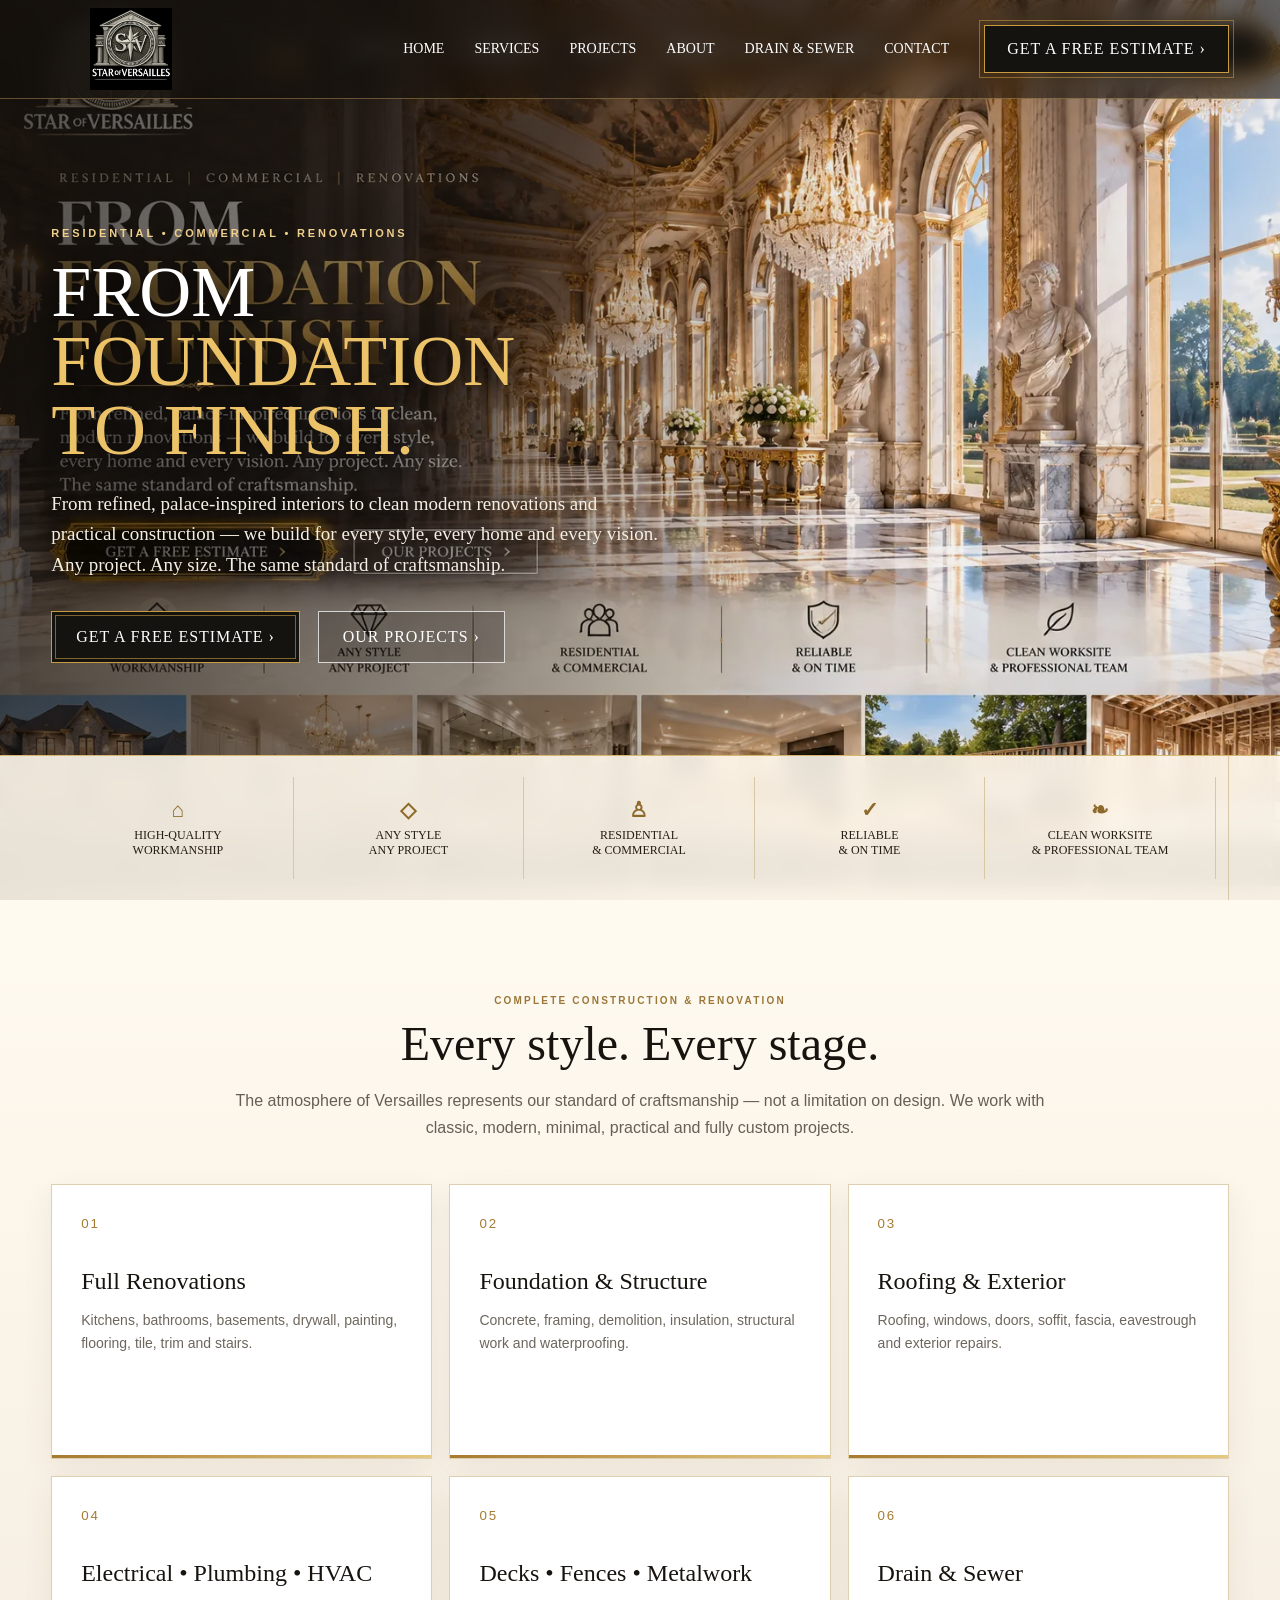
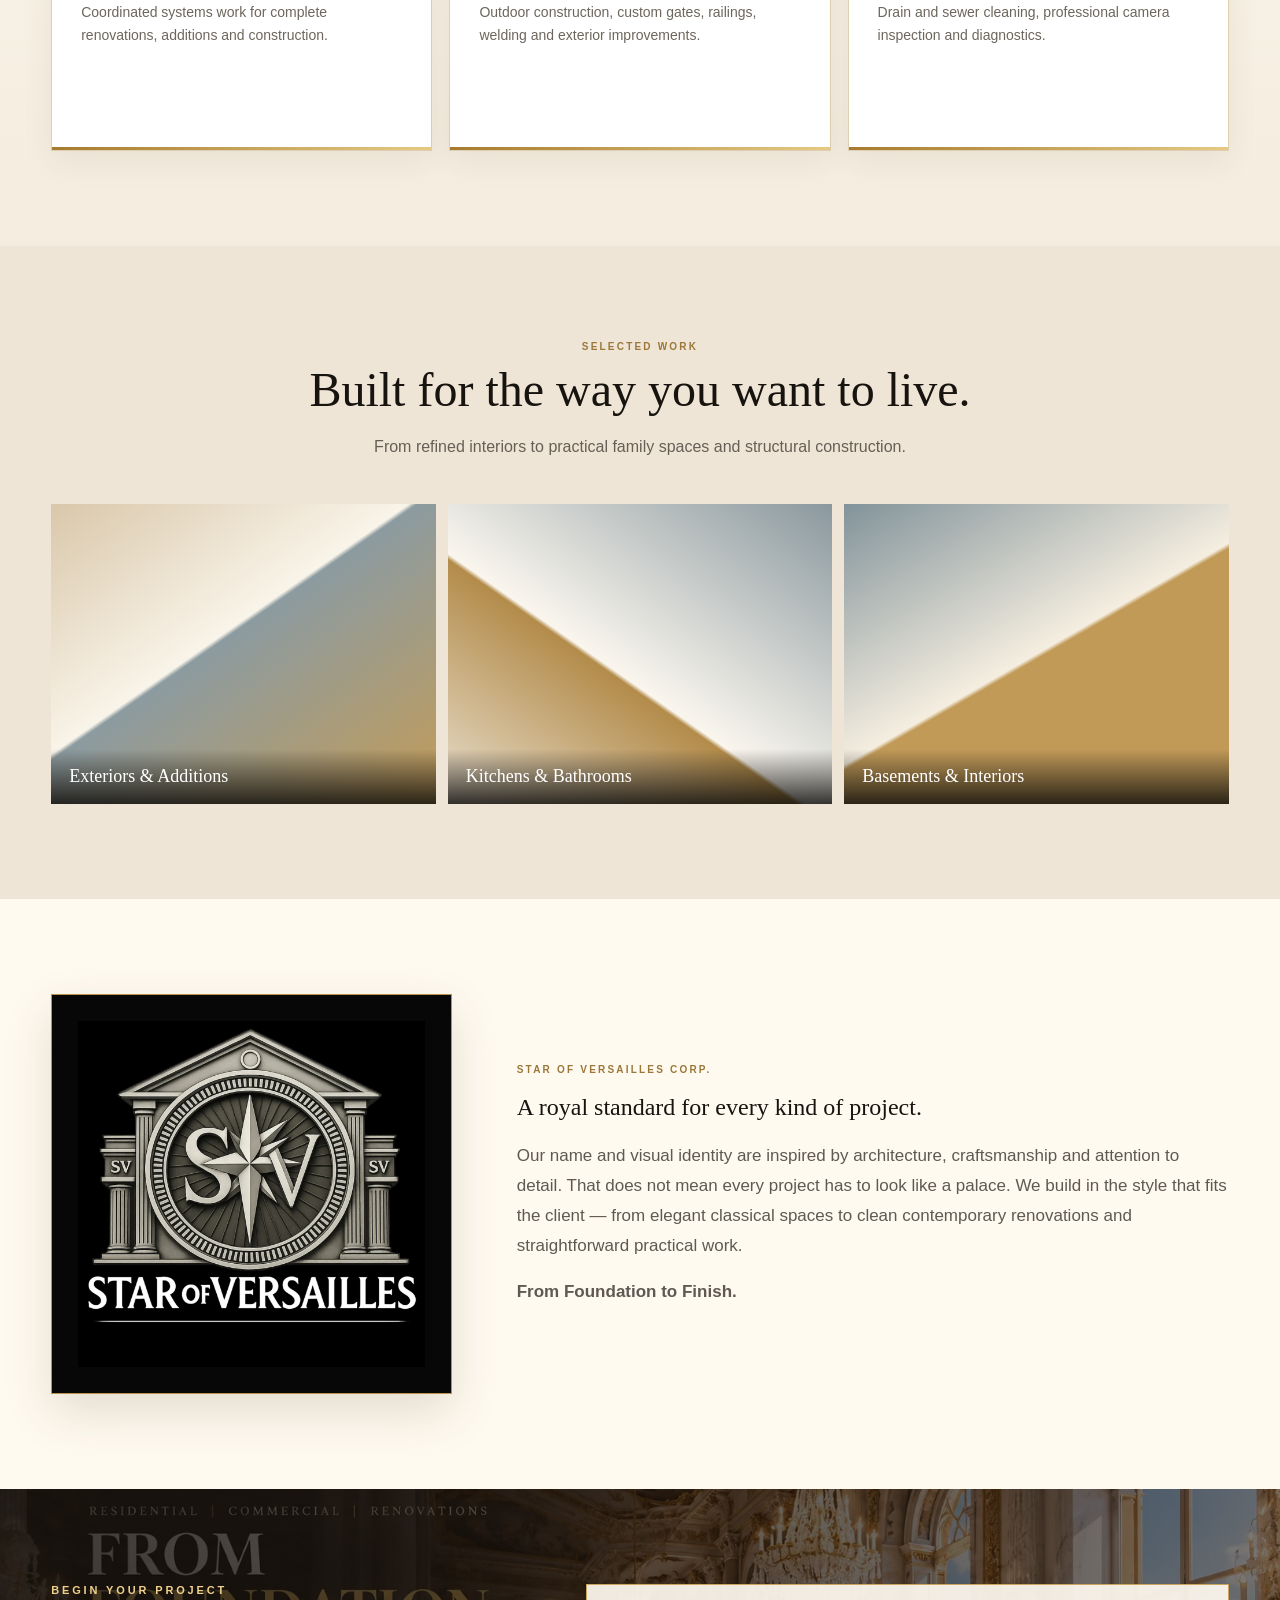
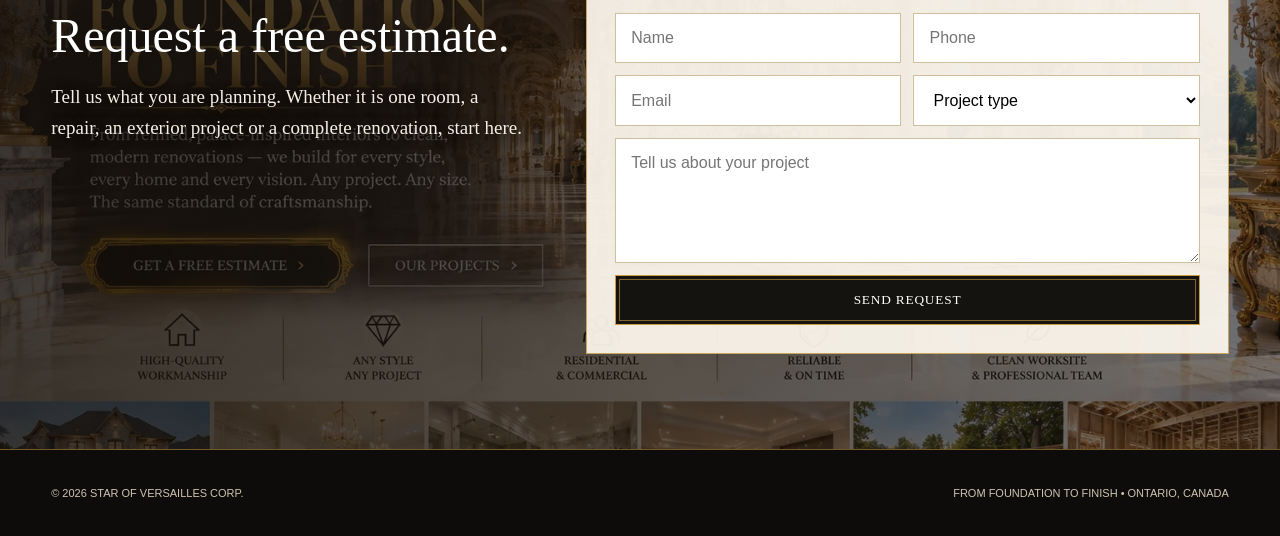
==== index.html @ 73ce7540 "Add homepage entry point" ====
<!doctype html><html lang="en"><head><meta charset="utf-8"><meta http-equiv="refresh" content="0; url=index%289%29.html"><title>Star of Versailles</title><script>location.replace('index(9).html')</script></head><body><a href="index(9).html">Open Star of Versailles</a></body></html>
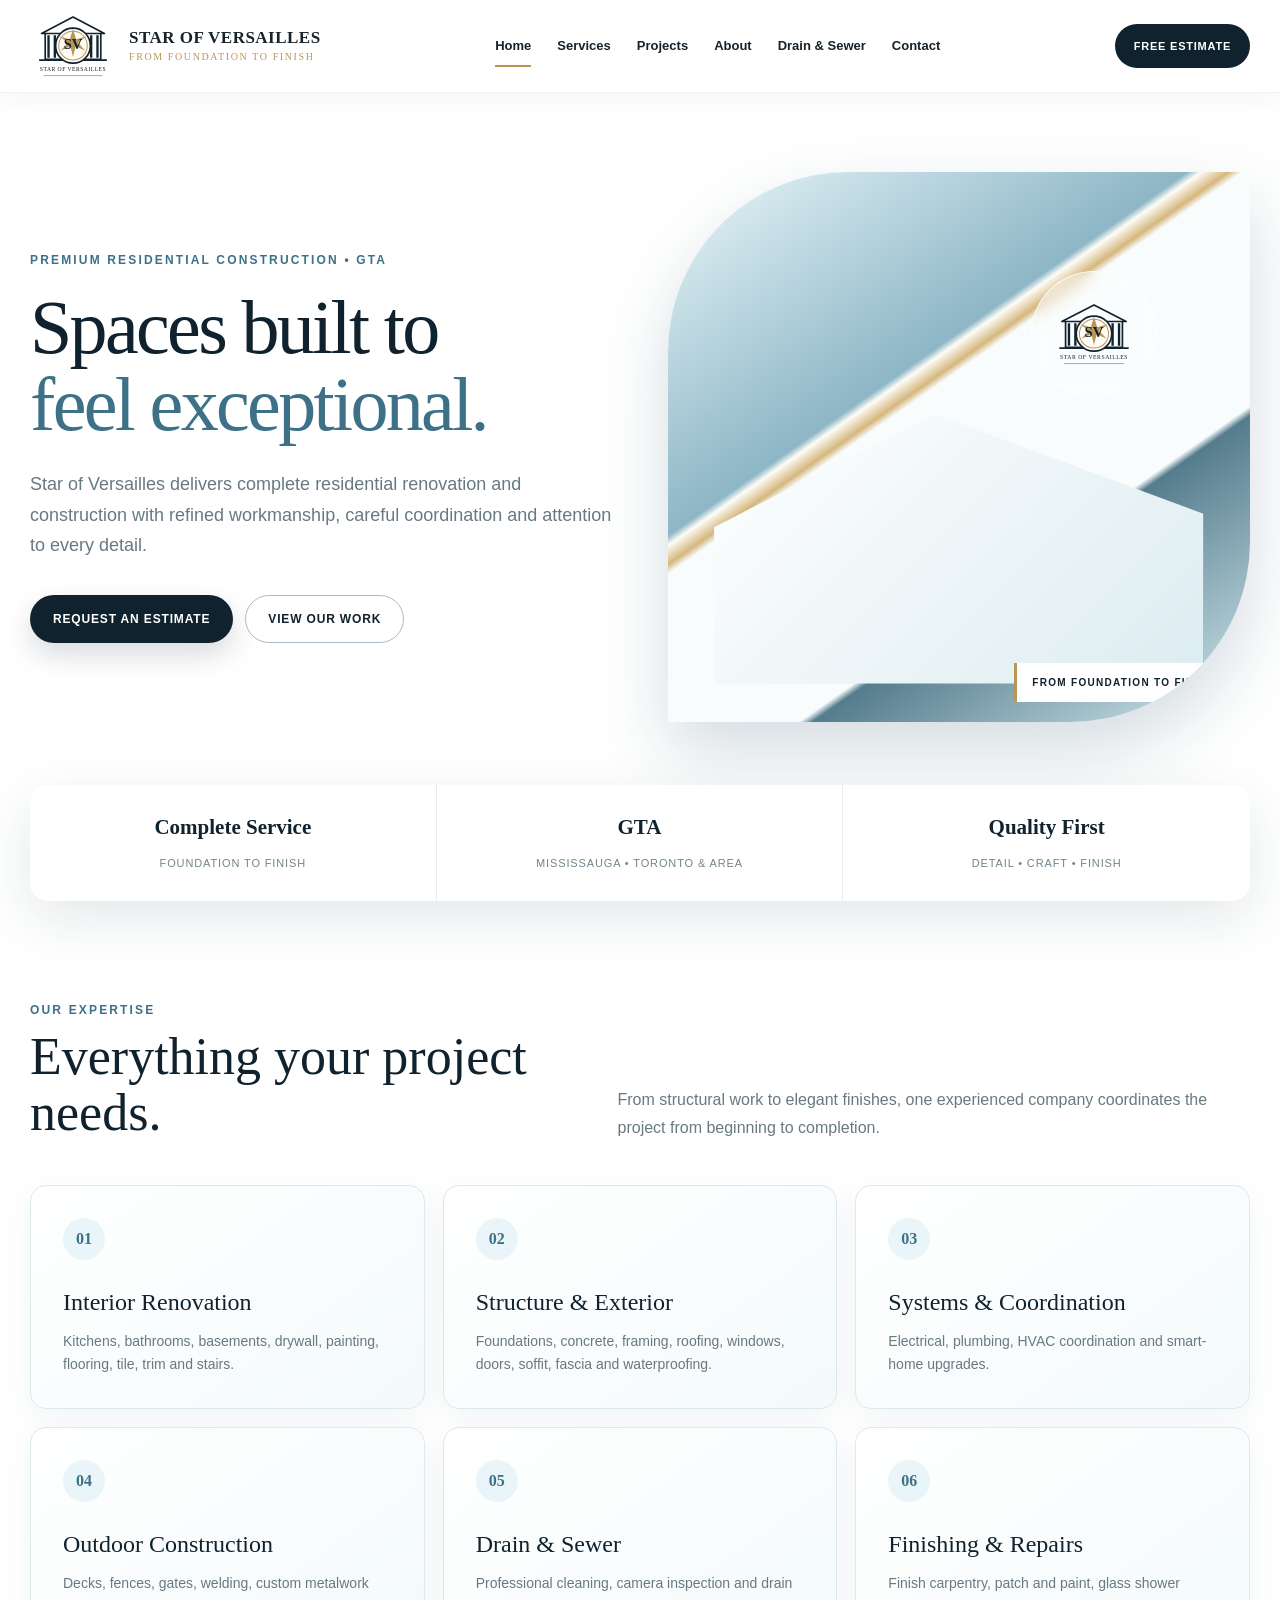
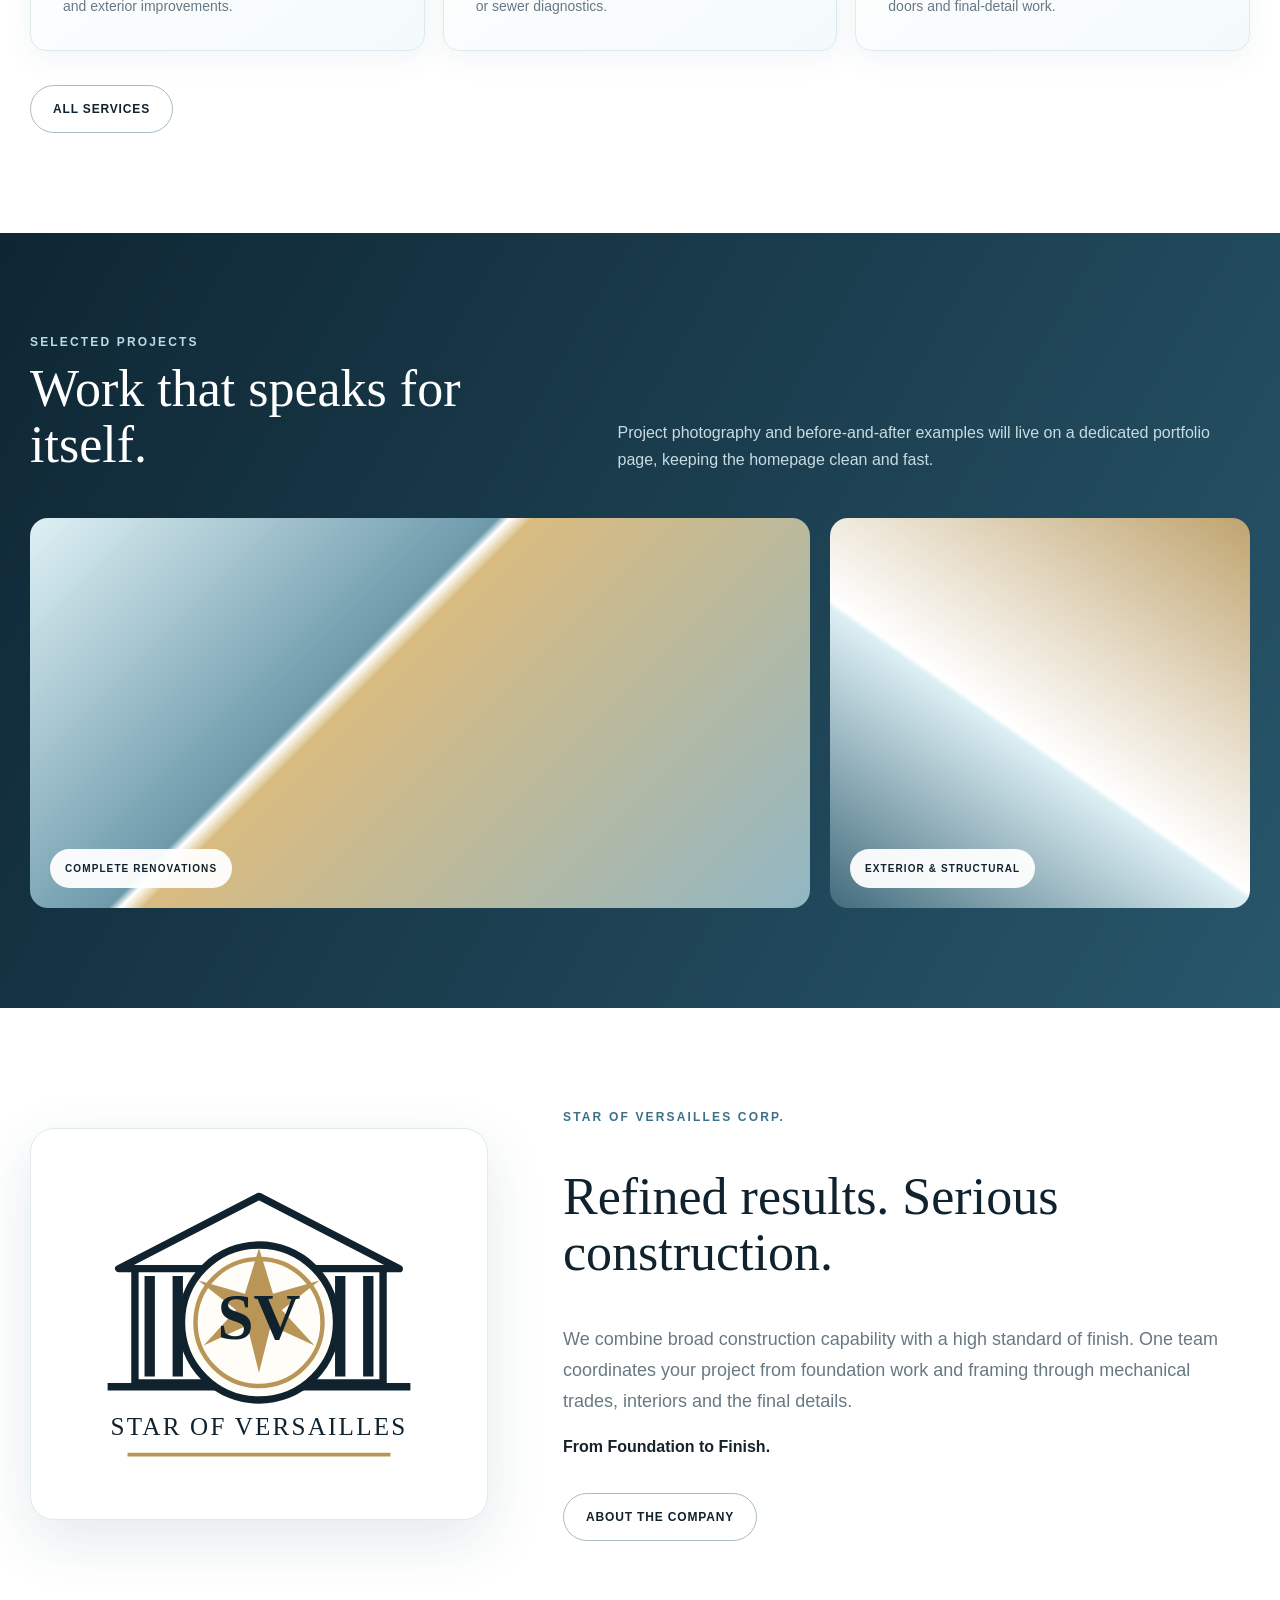
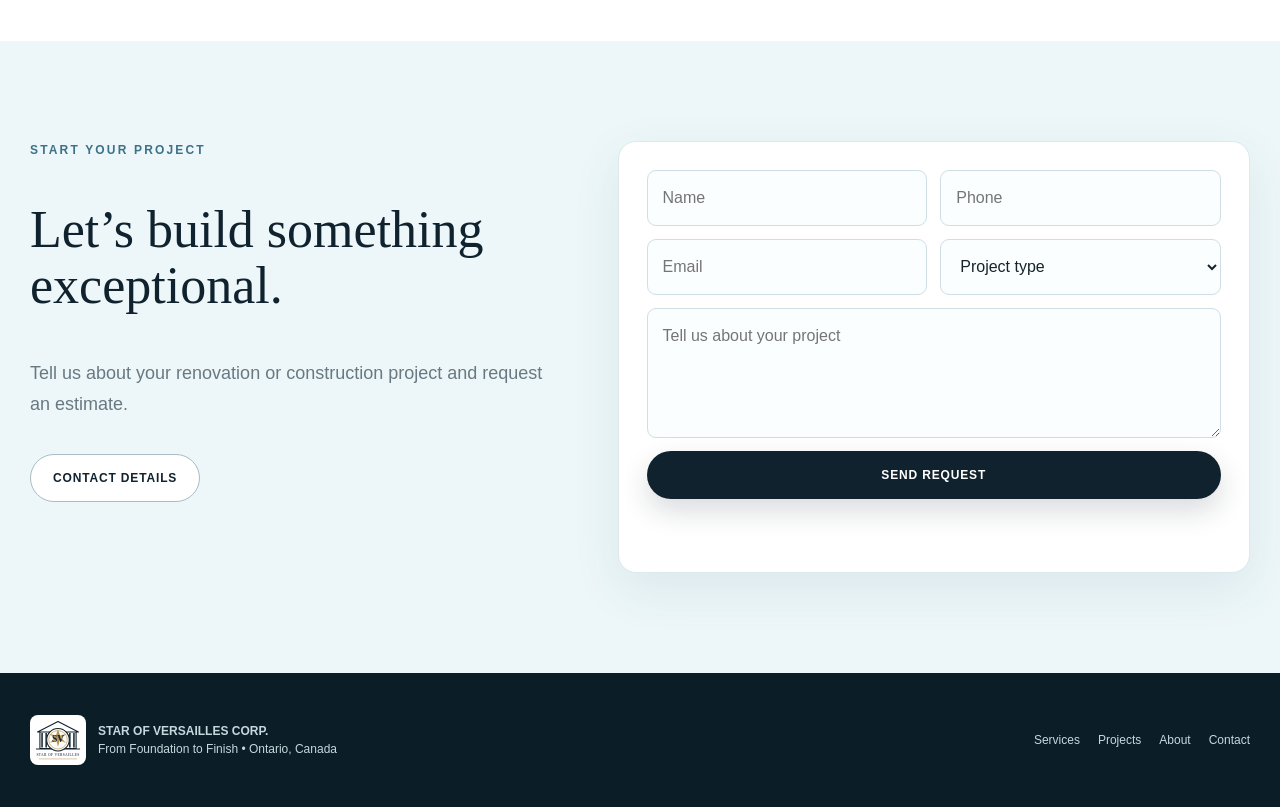
==== commit a31816c7: "Replace monolithic homepage with modular Elegant Light homepage" ====
--- a/index.html
+++ b/index.html
@@ -1 +1,28 @@
-<!doctype html><html lang="en"><head><meta charset="utf-8"><meta http-equiv="refresh" content="0; url=index%289%29.html"><title>Star of Versailles</title><script>location.replace('index(9).html')</script></head><body><a href="index(9).html">Open Star of Versailles</a></body></html>+<!doctype html>
+<html lang="en-CA"><head>
+<meta charset="utf-8">
+<meta name="viewport" content="width=device-width,initial-scale=1">
+<meta name="robots" content="noindex,nofollow,noarchive,nosnippet">
+<meta name="theme-color" content="#fffdf8">
+<link rel="stylesheet" href="assets/css/base.css">
+<link rel="stylesheet" href="assets/css/pages.css">
+<link rel="stylesheet" href="assets/css/responsive.css">
+<link rel="stylesheet" href="assets/css/home.css">
+<title>Star of Versailles Corp. — From Foundation to Finish</title>
+<meta name="description" content="Full-service residential renovation and construction in Mississauga, Toronto and the GTA.">
+</head><body>
+<header class="site-header"><div class="wrap nav">
+<a class="brand" href="index.html" aria-label="Star of Versailles home"><img src="assets/logo.svg" alt="Star of Versailles logo"><span class="brand-text"><strong>STAR OF VERSAILLES</strong><span>From Foundation to Finish</span></span></a>
+<nav class="menu" data-menu aria-label="Main navigation"><a href="index.html" aria-current="page">Home</a><a href="services.html">Services</a><a href="projects.html">Projects</a><a href="about.html">About</a><a href="drain-sewer.html">Drain & Sewer</a><a href="contact.html">Contact</a></nav>
+<div class="header-actions"><a class="quote" href="contact.html">Free Estimate</a><button class="menu-toggle" type="button" aria-label="Open menu" aria-expanded="false" data-menu-toggle>☰</button></div>
+</div></header>
+<main>
+<section class="wrap hero" aria-labelledby="home-title"><div><div class="tag">Premium Residential Construction • GTA</div><h1 id="home-title">Spaces built to<br><span class="accent">feel exceptional.</span></h1><p class="lead">Star of Versailles delivers complete residential renovation and construction with refined workmanship, careful coordination and attention to every detail.</p><div class="actions"><a class="btn primary" href="contact.html">Request an Estimate</a><a class="btn secondary" href="projects.html">View Our Work</a></div></div><div class="showcase" aria-hidden="true"><div class="showcase-mark"><img src="assets/logo.svg" alt=""></div></div></section>
+<section class="wrap highlights" aria-label="Company highlights"><div class="highlight"><strong>Complete Service</strong><span>Foundation to Finish</span></div><div class="highlight"><strong>GTA</strong><span>Mississauga • Toronto & Area</span></div><div class="highlight"><strong>Quality First</strong><span>Detail • Craft • Finish</span></div></section>
+<section class="section" id="services"><div class="wrap"><div class="section-head"><div><div class="tag">Our expertise</div><h2>Everything your project needs.</h2></div><p>From structural work to elegant finishes, one experienced company coordinates the project from beginning to completion.</p></div><div class="cards"><article class="card"><div class="icon">01</div><h3>Interior Renovation</h3><p>Kitchens, bathrooms, basements, drywall, painting, flooring, tile, trim and stairs.</p></article><article class="card"><div class="icon">02</div><h3>Structure & Exterior</h3><p>Foundations, concrete, framing, roofing, windows, doors, soffit, fascia and waterproofing.</p></article><article class="card"><div class="icon">03</div><h3>Systems & Coordination</h3><p>Electrical, plumbing, HVAC coordination and smart-home upgrades.</p></article><article class="card"><div class="icon">04</div><h3>Outdoor Construction</h3><p>Decks, fences, gates, welding, custom metalwork and exterior improvements.</p></article><article class="card"><div class="icon">05</div><h3>Drain & Sewer</h3><p>Professional cleaning, camera inspection and drain or sewer diagnostics.</p></article><article class="card"><div class="icon">06</div><h3>Finishing & Repairs</h3><p>Finish carpentry, patch and paint, glass shower doors and final-detail work.</p></article></div><div class="actions"><a class="btn secondary" href="services.html">All Services</a></div></div></section>
+<section class="section feature"><div class="wrap"><div class="section-head"><div><div class="tag">Selected projects</div><h2>Work that speaks for itself.</h2></div><p>Project photography and before-and-after examples will live on a dedicated portfolio page, keeping the homepage clean and fast.</p></div><div class="project-grid"><a class="project-panel" href="projects.html"><span>Complete Renovations</span></a><a class="project-panel" href="projects.html"><span>Exterior & Structural</span></a></div></div></section>
+<section class="section"><div class="wrap about-grid"><div class="logo-card"><img src="assets/logo.svg" alt="Star of Versailles logo"></div><div><div class="tag">Star of Versailles Corp.</div><h2>Refined results. Serious construction.</h2><p class="lead">We combine broad construction capability with a high standard of finish. One team coordinates your project from foundation work and framing through mechanical trades, interiors and the final details.</p><p><strong>From Foundation to Finish.</strong></p><div class="actions"><a class="btn secondary" href="about.html">About the Company</a></div></div></div></section>
+<section class="section contact-section"><div class="wrap contact-grid"><div><div class="tag">Start your project</div><h2>Let’s build something exceptional.</h2><p class="lead">Tell us about your renovation or construction project and request an estimate.</p><div class="actions"><a class="btn secondary" href="contact.html">Contact Details</a></div></div><form class="contact-form" data-demo-form><label class="sr-only" for="name">Name</label><input id="name" name="name" placeholder="Name" required><label class="sr-only" for="phone">Phone</label><input id="phone" name="phone" placeholder="Phone"><label class="sr-only" for="email">Email</label><input id="email" name="email" type="email" placeholder="Email" required><label class="sr-only" for="type">Project type</label><select id="type" name="type"><option>Project type</option><option>Full Renovation</option><option>Kitchen / Bathroom</option><option>Exterior / Roofing</option><option>Drain / Sewer</option><option>Other</option></select><label class="sr-only" for="message">Project details</label><textarea id="message" name="message" placeholder="Tell us about your project"></textarea><button class="btn primary" type="submit">Send Request</button><p class="muted" data-form-note aria-live="polite"></p></form></div></section>
+</main>
+<footer class="site-footer"><div class="wrap footer-grid"><div class="footer-brand"><img src="assets/logo.svg" alt=""><div><strong>STAR OF VERSAILLES CORP.</strong><br><span>From Foundation to Finish • Ontario, Canada</span></div></div><nav class="footer-links" aria-label="Footer navigation"><a href="services.html">Services</a><a href="projects.html">Projects</a><a href="about.html">About</a><a href="contact.html">Contact</a></nav></div></footer><script src="assets/js/main.js" defer></script>
+</body></html>
--- a/assets/css/base.css
+++ b/assets/css/base.css
@@ -0,0 +1,111 @@
+:root {
+  --navy: #10222e;
+  --navy-2: #173541;
+  --blue: #3c7188;
+  --blue-soft: #6f9eae;
+  --sky: #e9f5f8;
+  --gold: #b99658;
+  --cream: #fffdf8;
+  --paper: #ffffff;
+  --ink: #16232b;
+  --muted: #687982;
+  --line: #dce9ed;
+  --shadow: 0 18px 55px rgba(30,68,84,.12);
+  --radius: 18px;
+  --max: 1220px;
+}
+
+* { box-sizing: border-box; }
+html { scroll-behavior: smooth; }
+body {
+  margin: 0;
+  font-family: Inter, Arial, sans-serif;
+  color: var(--ink);
+  background: var(--paper);
+  line-height: 1.5;
+}
+img { max-width: 100%; display: block; }
+a { color: inherit; text-decoration: none; }
+button, input, select, textarea { font: inherit; }
+.wrap { width: min(var(--max), calc(100% - 52px)); margin: 0 auto; }
+
+.site-header {
+  position: sticky;
+  top: 0;
+  z-index: 50;
+  background: rgba(255,255,255,.95);
+  backdrop-filter: blur(16px);
+  border-bottom: 1px solid rgba(16,34,46,.06);
+  box-shadow: 0 3px 25px rgba(19,48,62,.06);
+}
+.nav {
+  min-height: 92px;
+  display: flex;
+  align-items: center;
+  justify-content: space-between;
+  gap: 22px;
+}
+.brand { display: flex; align-items: center; gap: 13px; min-width: 210px; }
+.brand img { width: 86px; height: 72px; object-fit: contain; }
+.brand-text { font-family: Georgia, serif; line-height: 1.05; letter-spacing: .03em; }
+.brand-text strong { display:block; font-size: 17px; font-weight: 600; }
+.brand-text span { display:block; margin-top:5px; font-size:10px; letter-spacing:.16em; color:var(--gold); text-transform:uppercase; }
+.menu { display: flex; align-items: center; justify-content: center; gap: 26px; font-size: 13px; font-weight: 700; }
+.menu a { position:relative; padding: 35px 0; }
+.menu a::after { content:""; position:absolute; left:0; right:100%; bottom:24px; height:2px; background:var(--gold); transition:.2s ease; }
+.menu a:hover::after, .menu a[aria-current="page"]::after { right:0; }
+.header-actions { display:flex; align-items:center; gap:10px; }
+.quote {
+  padding: 14px 19px;
+  border-radius: 999px;
+  background: var(--navy);
+  color: #fff;
+  font-size: 11px;
+  font-weight: 800;
+  letter-spacing: .07em;
+  text-transform: uppercase;
+  white-space: nowrap;
+}
+.menu-toggle { display:none; width:44px; height:44px; border-radius:50%; border:1px solid var(--line); background:#fff; color:var(--navy); cursor:pointer; }
+
+.tag { color: var(--blue); font-size: 12px; font-weight: 800; letter-spacing: .18em; text-transform: uppercase; }
+h1,h2,h3 { font-family: Georgia, serif; color:var(--navy); }
+h1 { font-size: clamp(48px, 6vw, 76px); line-height:1.02; letter-spacing:-.035em; font-weight:500; }
+h2 { font-size: clamp(38px, 4.5vw, 52px); line-height:1.08; font-weight:500; }
+h3 { font-size:24px; font-weight:500; }
+.lead { font-size:18px; line-height:1.72; color:var(--muted); }
+.muted { color:var(--muted); }
+.accent { color:var(--blue); }
+
+.btn { display:inline-flex; align-items:center; justify-content:center; min-height:48px; padding:14px 22px; border-radius:999px; font-size:12px; font-weight:800; letter-spacing:.07em; text-transform:uppercase; border:1px solid transparent; cursor:pointer; }
+.btn.primary { background:var(--navy); color:#fff; box-shadow:0 12px 28px rgba(16,34,46,.16); }
+.btn.secondary { background:#fff; color:var(--navy); border-color:#a9bcc5; }
+.btn.gold { background:var(--gold); color:#fff; }
+
+.section { padding: 100px 0; }
+.section-head { display:grid; grid-template-columns:.9fr 1.1fr; gap:70px; align-items:end; margin-bottom:44px; }
+.section-head p { margin:0; color:var(--muted); line-height:1.7; }
+.section-head h2 { margin:10px 0 0; }
+
+.site-footer { background:#0b1d27; color:#c6d7de; padding:42px 0; }
+.footer-grid { display:grid; grid-template-columns:1fr auto; gap:24px; align-items:center; font-size:12px; }
+.footer-brand { display:flex; align-items:center; gap:12px; }
+.footer-brand img { width:56px; height:50px; object-fit:contain; background:white; border-radius:8px; }
+.footer-links { display:flex; gap:18px; flex-wrap:wrap; justify-content:flex-end; }
+
+.page-hero { padding:90px 0 70px; background:linear-gradient(135deg,#f7fbfc,#eef6f8 55%,#fffdf8); border-bottom:1px solid var(--line); }
+.page-hero .inner { max-width:850px; }
+.page-hero h1 { margin:16px 0 20px; }
+.page-hero p { max-width:760px; }
+
+.cards { display:grid; grid-template-columns:repeat(3,1fr); gap:18px; }
+.card { padding:32px; background:linear-gradient(145deg,#fff,#f4fafb); border:1px solid var(--line); border-radius:16px; min-height:220px; box-shadow:0 9px 30px rgba(34,78,96,.06); }
+.card .icon { width:42px; height:42px; border-radius:50%; display:grid; place-items:center; background:var(--sky); color:var(--blue); font-family:Georgia,serif; font-weight:bold; }
+.card h3 { margin:24px 0 10px; }
+.card p { margin:0; font-size:14px; line-height:1.65; color:var(--muted); }
+
+.contact-form { display:grid; grid-template-columns:1fr 1fr; gap:13px; background:#fff; padding:28px; border-radius:18px; box-shadow:0 16px 50px rgba(34,78,96,.09); border:1px solid var(--line); }
+.contact-form input, .contact-form select, .contact-form textarea { border:1px solid #cfdee4; border-radius:9px; padding:15px; background:#fbfefe; color:var(--ink); }
+.contact-form textarea { grid-column:1/-1; min-height:130px; resize:vertical; }
+.contact-form button { grid-column:1/-1; border:0; }
+.sr-only { position:absolute !important; width:1px; height:1px; padding:0; margin:-1px; overflow:hidden; clip:rect(0,0,0,0); white-space:nowrap; border:0; }
--- a/assets/css/pages.css
+++ b/assets/css/pages.css
@@ -0,0 +1,11 @@
+.page-grid { display:grid; grid-template-columns:1fr 1fr; gap:32px; }
+.info-block { padding:30px; border:1px solid var(--line); border-radius:18px; background:#fff; box-shadow:0 10px 35px rgba(34,78,96,.05); }
+.info-block h2, .info-block h3 { margin-top:0; }
+.check-list { margin:18px 0 0; padding:0; list-style:none; display:grid; gap:10px; }
+.check-list li { position:relative; padding-left:26px; color:var(--muted); }
+.check-list li::before { content:"✓"; position:absolute; left:0; color:var(--gold); font-weight:800; }
+.projects-placeholder { display:grid; grid-template-columns:repeat(2,1fr); gap:18px; }
+.project-card { min-height:320px; border-radius:18px; padding:28px; display:flex; align-items:flex-end; color:#fff; background:linear-gradient(135deg,#173541,#6f9eae 52%,#d9bb80); }
+.project-card h3 { color:#fff; margin:0; }
+.contact-details { display:grid; gap:14px; margin-top:24px; }
+.contact-row { padding:18px; border:1px solid var(--line); border-radius:12px; background:#fff; }
--- a/assets/css/responsive.css
+++ b/assets/css/responsive.css
@@ -0,0 +1,36 @@
+@media (max-width: 980px) {
+  .menu-toggle { display:grid; place-items:center; }
+  .menu { position:absolute; top:92px; left:0; right:0; display:none; flex-direction:column; align-items:stretch; gap:0; padding:10px 26px 20px; background:#fff; border-bottom:1px solid var(--line); box-shadow:0 16px 35px rgba(19,48,62,.08); }
+  .menu.open { display:flex; }
+  .menu a { padding:15px 0; }
+  .menu a::after { bottom:9px; }
+  .quote { display:none; }
+  .brand { min-width:0; }
+  .hero { grid-template-columns:1fr; padding-top:48px; }
+  .showcase { height:430px; border-radius:110px 0 110px 0; }
+  .section-head, .about-grid, .contact-grid, .page-grid { grid-template-columns:1fr; gap:36px; }
+  .cards { grid-template-columns:repeat(2,1fr); }
+}
+
+@media (max-width: 680px) {
+  .wrap { width:min(100% - 30px, var(--max)); }
+  .nav { min-height:78px; }
+  .brand img { width:64px; height:58px; }
+  .brand-text strong { font-size:14px; }
+  .brand-text span { font-size:9px; }
+  .menu { top:78px; padding-left:15px; padding-right:15px; }
+  .hero { min-height:auto; padding:42px 0 58px; gap:38px; }
+  .hero h1 { font-size:48px; }
+  .showcase { height:340px; border-radius:82px 0 82px 0; }
+  .showcase-mark { width:92px; height:92px; }
+  .showcase-mark img { width:66px; height:66px; }
+  .highlights, .cards, .project-grid, .projects-placeholder { grid-template-columns:1fr; }
+  .highlight { border-right:0; border-bottom:1px solid #e3ecef; }
+  .highlight:last-child { border-bottom:0; }
+  .section { padding:76px 0; }
+  .page-hero { padding:64px 0 50px; }
+  .contact-form { grid-template-columns:1fr; }
+  .contact-form > * { grid-column:1/-1; }
+  .footer-grid { grid-template-columns:1fr; }
+  .footer-links { justify-content:flex-start; }
+}
--- a/assets/css/home.css
+++ b/assets/css/home.css
@@ -0,0 +1,27 @@
+.hero { min-height:720px; display:grid; grid-template-columns:1fr 1fr; align-items:center; gap:55px; padding:70px 0 82px; }
+.hero h1 { margin:20px 0 25px; }
+.hero .lead { max-width:610px; }
+.actions { display:flex; gap:12px; margin-top:34px; flex-wrap:wrap; }
+.showcase { height:550px; border-radius:180px 0 180px 0; position:relative; overflow:hidden; background:linear-gradient(145deg,#eaf7fa,#8db6c6 38%,#fdfcf7 39%,#d5b77d 41%,#f8fcfd 42% 67%,#557c8d 68%,#d7edf2); box-shadow:0 30px 70px rgba(38,80,98,.2); }
+.showcase::before { content:""; position:absolute; left:8%; right:8%; bottom:7%; height:49%; background:linear-gradient(135deg,#fff,#dcecf1); clip-path:polygon(0 42%,45% 0,100% 37%,100% 100%,0 100%); box-shadow:0 0 0 1px #aac0c9; }
+.showcase::after { content:"FROM FOUNDATION TO FINISH"; position:absolute; right:20px; bottom:20px; background:#fff; color:var(--navy); padding:12px 15px; border-left:3px solid var(--gold); font-size:10px; font-weight:800; letter-spacing:.13em; }
+.showcase-mark { position:absolute; inset:18% 16% auto auto; width:126px; height:126px; border-radius:50%; border:1px solid rgba(255,255,255,.72); display:grid; place-items:center; background:rgba(255,255,255,.32); backdrop-filter:blur(8px); }
+.showcase-mark img { width:88px; height:88px; object-fit:contain; border-radius:10px; }
+.highlights { margin-top:-28px; position:relative; z-index:2; display:grid; grid-template-columns:repeat(3,1fr); background:#fff; border-radius:18px; box-shadow:var(--shadow); overflow:hidden; }
+.highlight { padding:27px; text-align:center; border-right:1px solid #e3ecef; }
+.highlight:last-child { border:0; }
+.highlight strong { display:block; font-family:Georgia,serif; font-size:21px; color:var(--navy); margin-bottom:6px; }
+.highlight span { font-size:11px; color:#71848d; letter-spacing:.08em; text-transform:uppercase; }
+.feature { background:linear-gradient(120deg,#0e2633,#28566b); color:#fff; }
+.feature h2 { color:#fff; }
+.feature .tag { color:#b9dce7; }
+.feature .section-head p { color:#c8dbe2; }
+.project-grid { display:grid; grid-template-columns:1.3fr .7fr; gap:20px; }
+.project-panel { min-height:390px; border-radius:18px; position:relative; overflow:hidden; background:linear-gradient(135deg,#dff1f5,#6d9aab 40%,#fff 41%,#d9bb80 43%,#91b7c4); }
+.project-panel:nth-child(2) { background:linear-gradient(35deg,#426b7c,#dceff4 44%,#fff 45%,#bfa46f); }
+.project-panel span { position:absolute; left:20px; bottom:20px; background:rgba(255,255,255,.94); color:var(--navy); padding:12px 15px; border-radius:30px; font-size:10px; font-weight:800; letter-spacing:.11em; text-transform:uppercase; }
+.about-grid { display:grid; grid-template-columns:.8fr 1.2fr; gap:75px; align-items:center; }
+.logo-card { padding:36px; background:#fff; border-radius:24px; box-shadow:0 20px 60px rgba(32,75,92,.12); border:1px solid #e1eaed; }
+.logo-card img { width:100%; max-height:420px; object-fit:contain; }
+.contact-section { background:#edf7f9; }
+.contact-grid { display:grid; grid-template-columns:.9fr 1.1fr; gap:70px; align-items:start; }
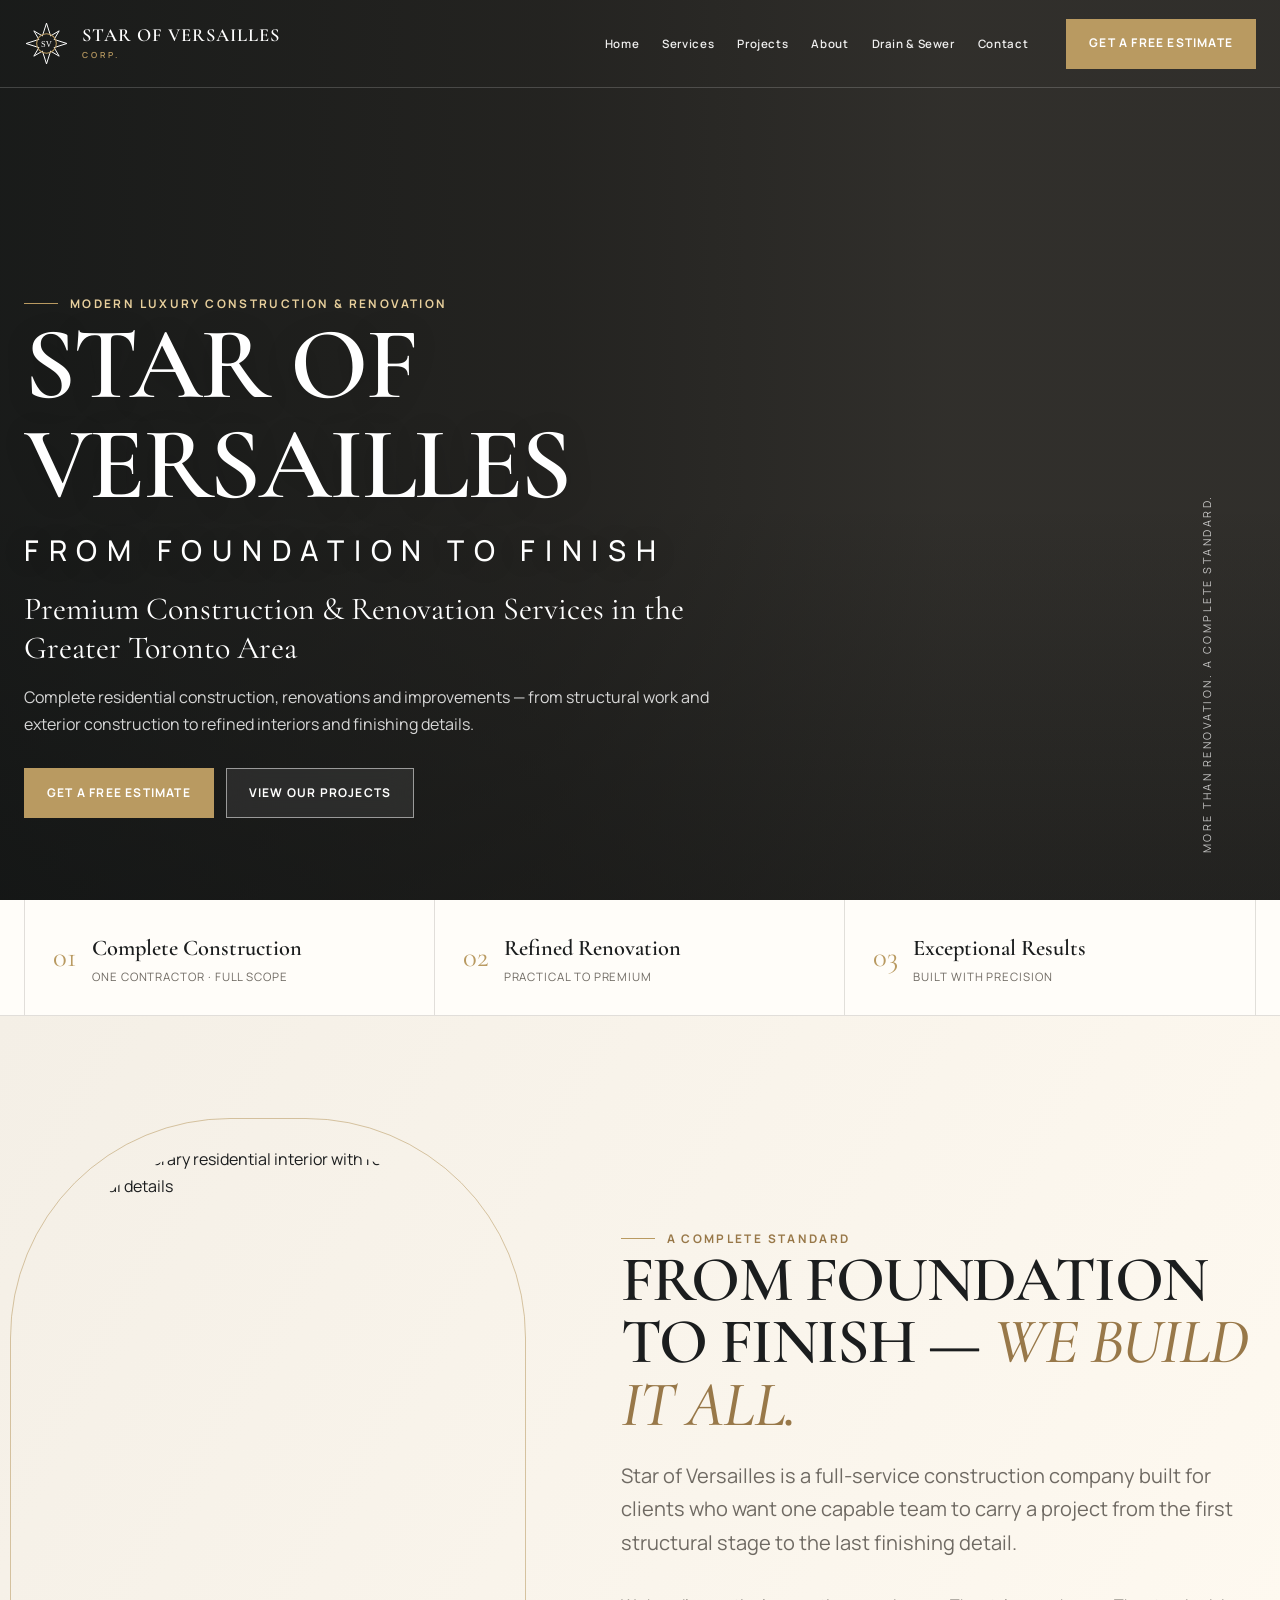
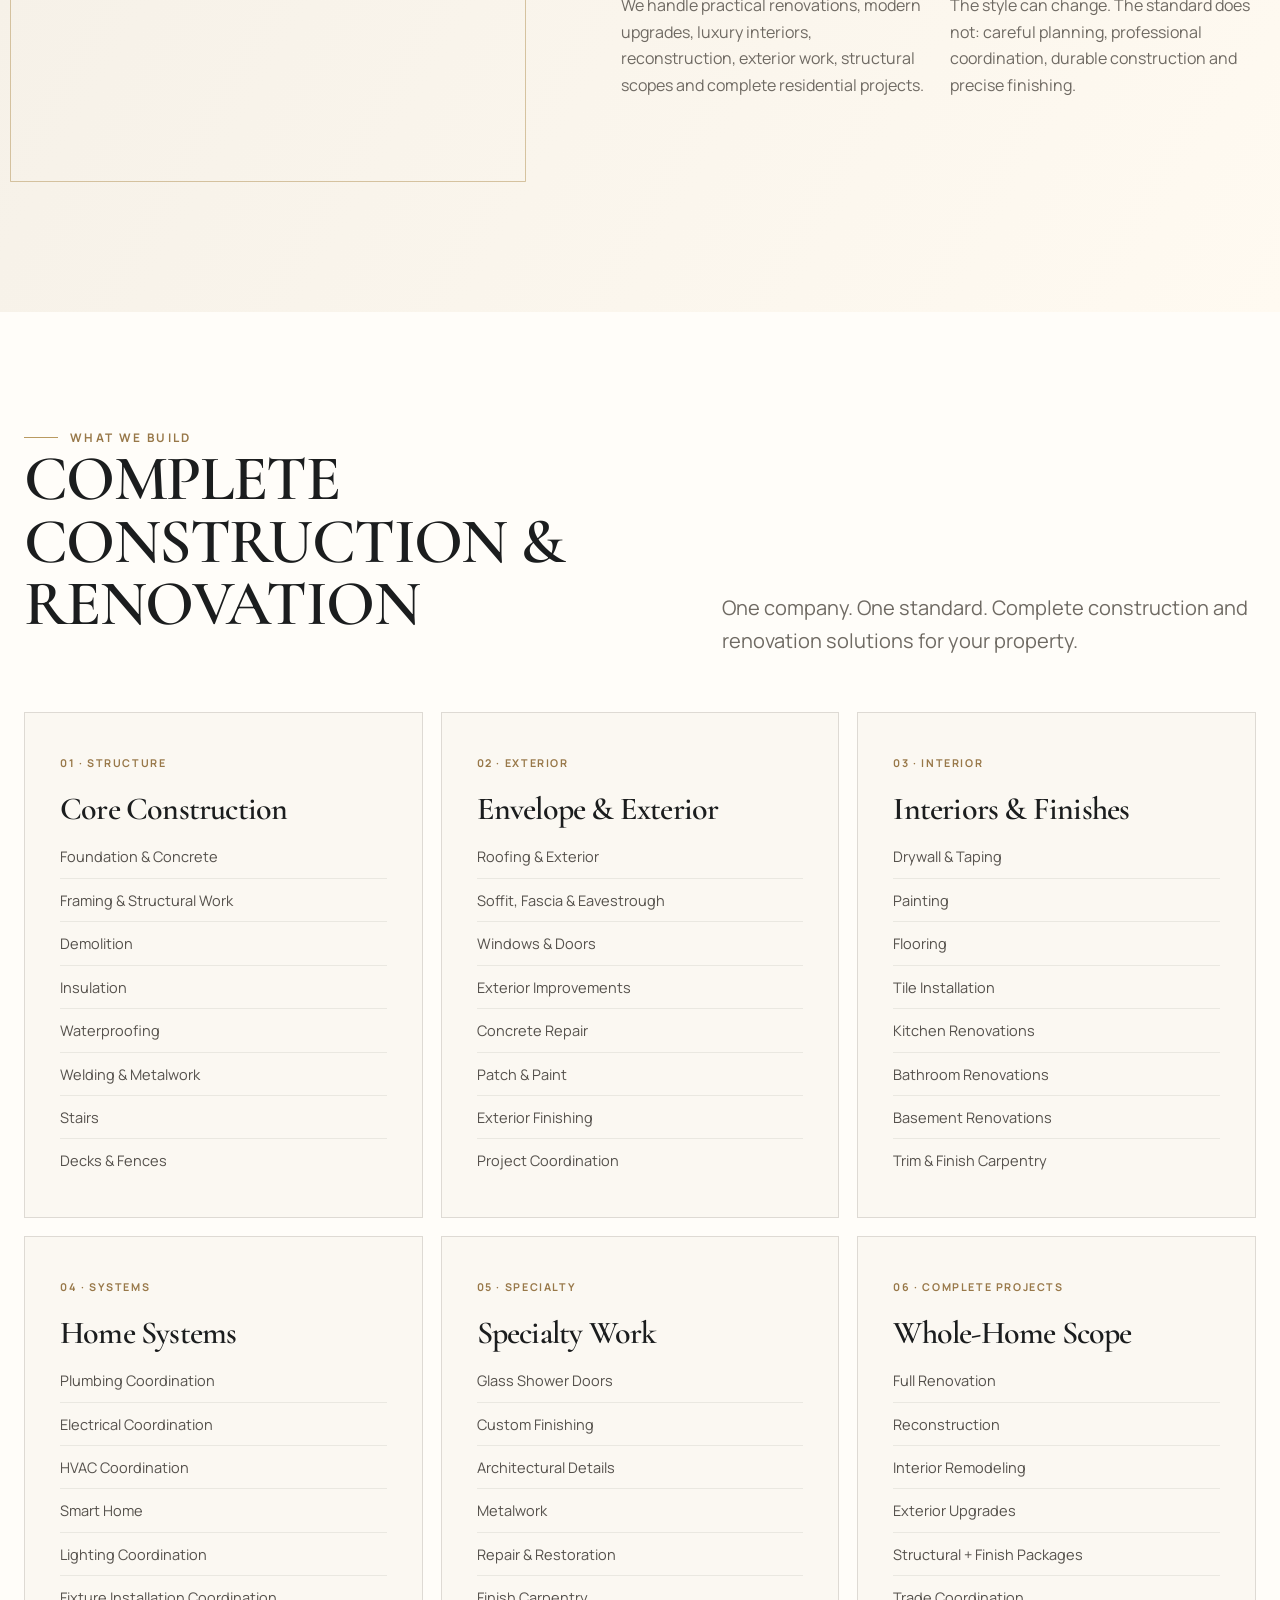
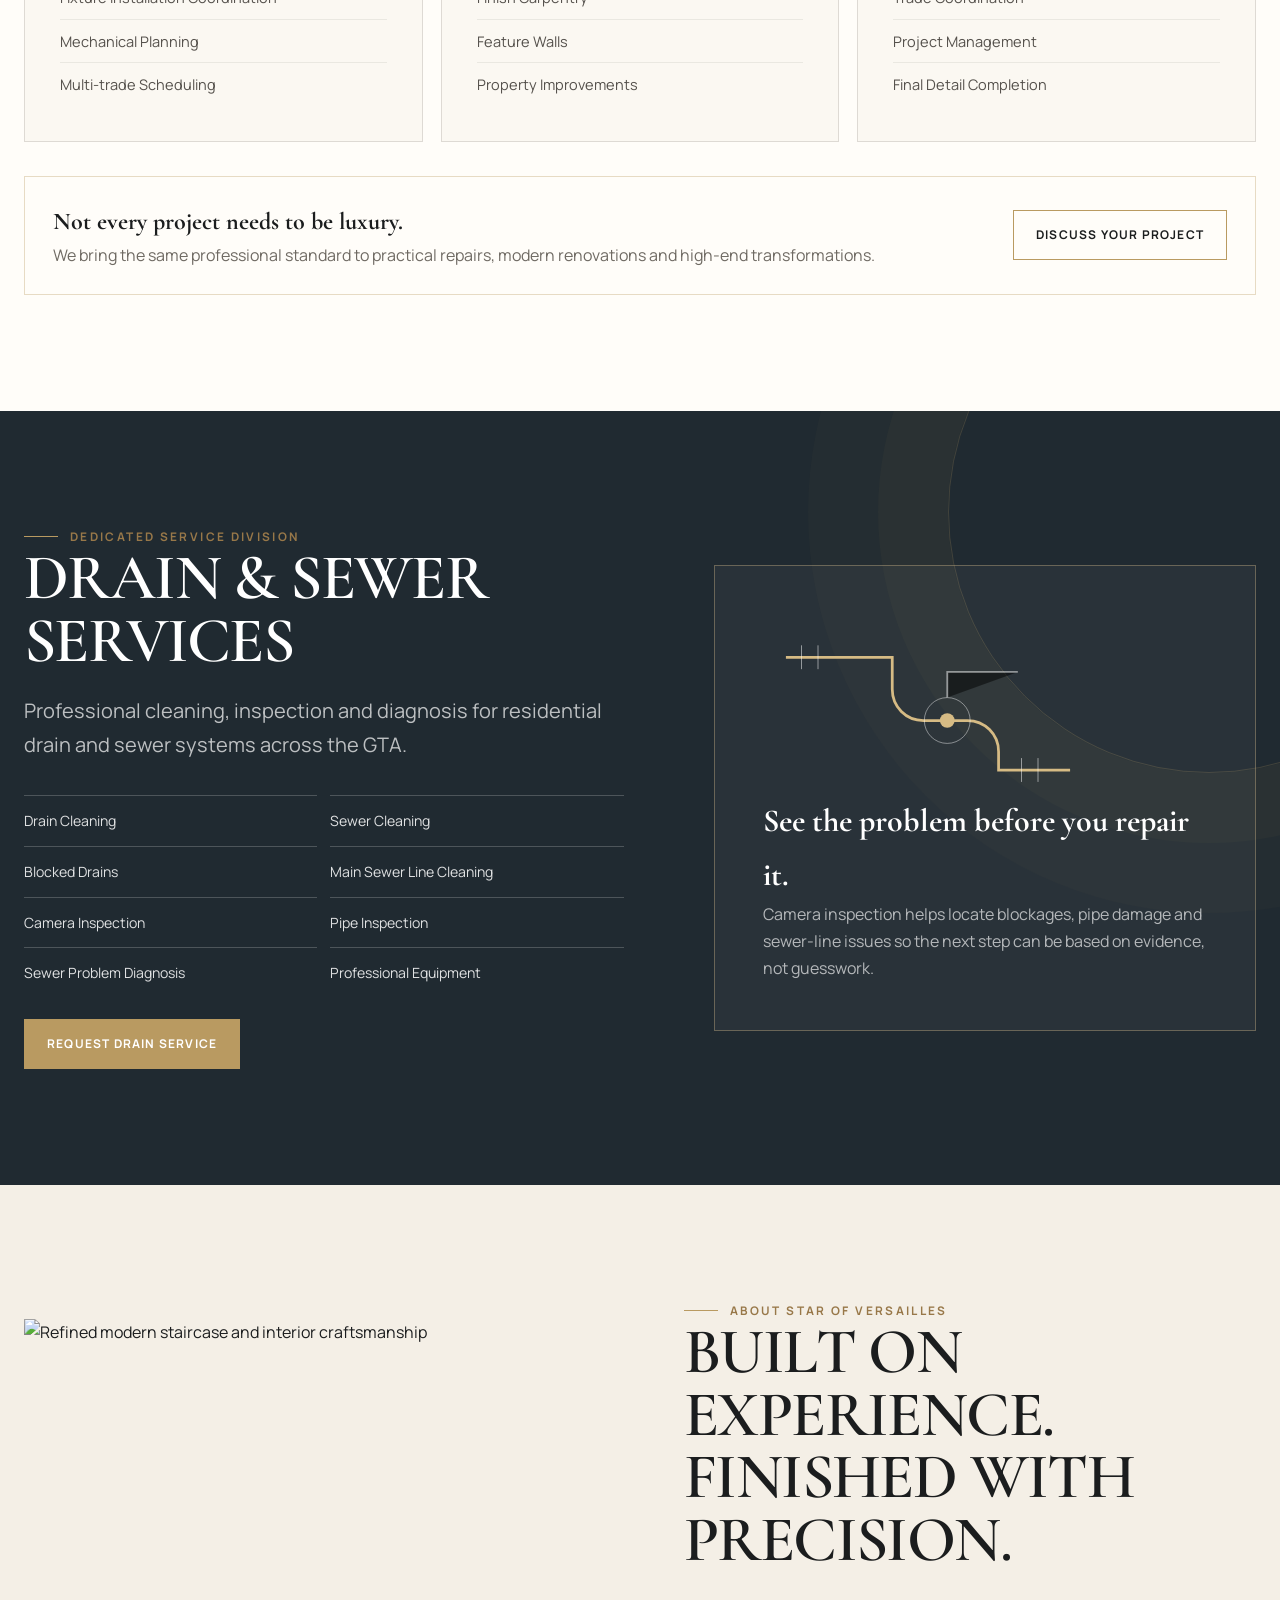
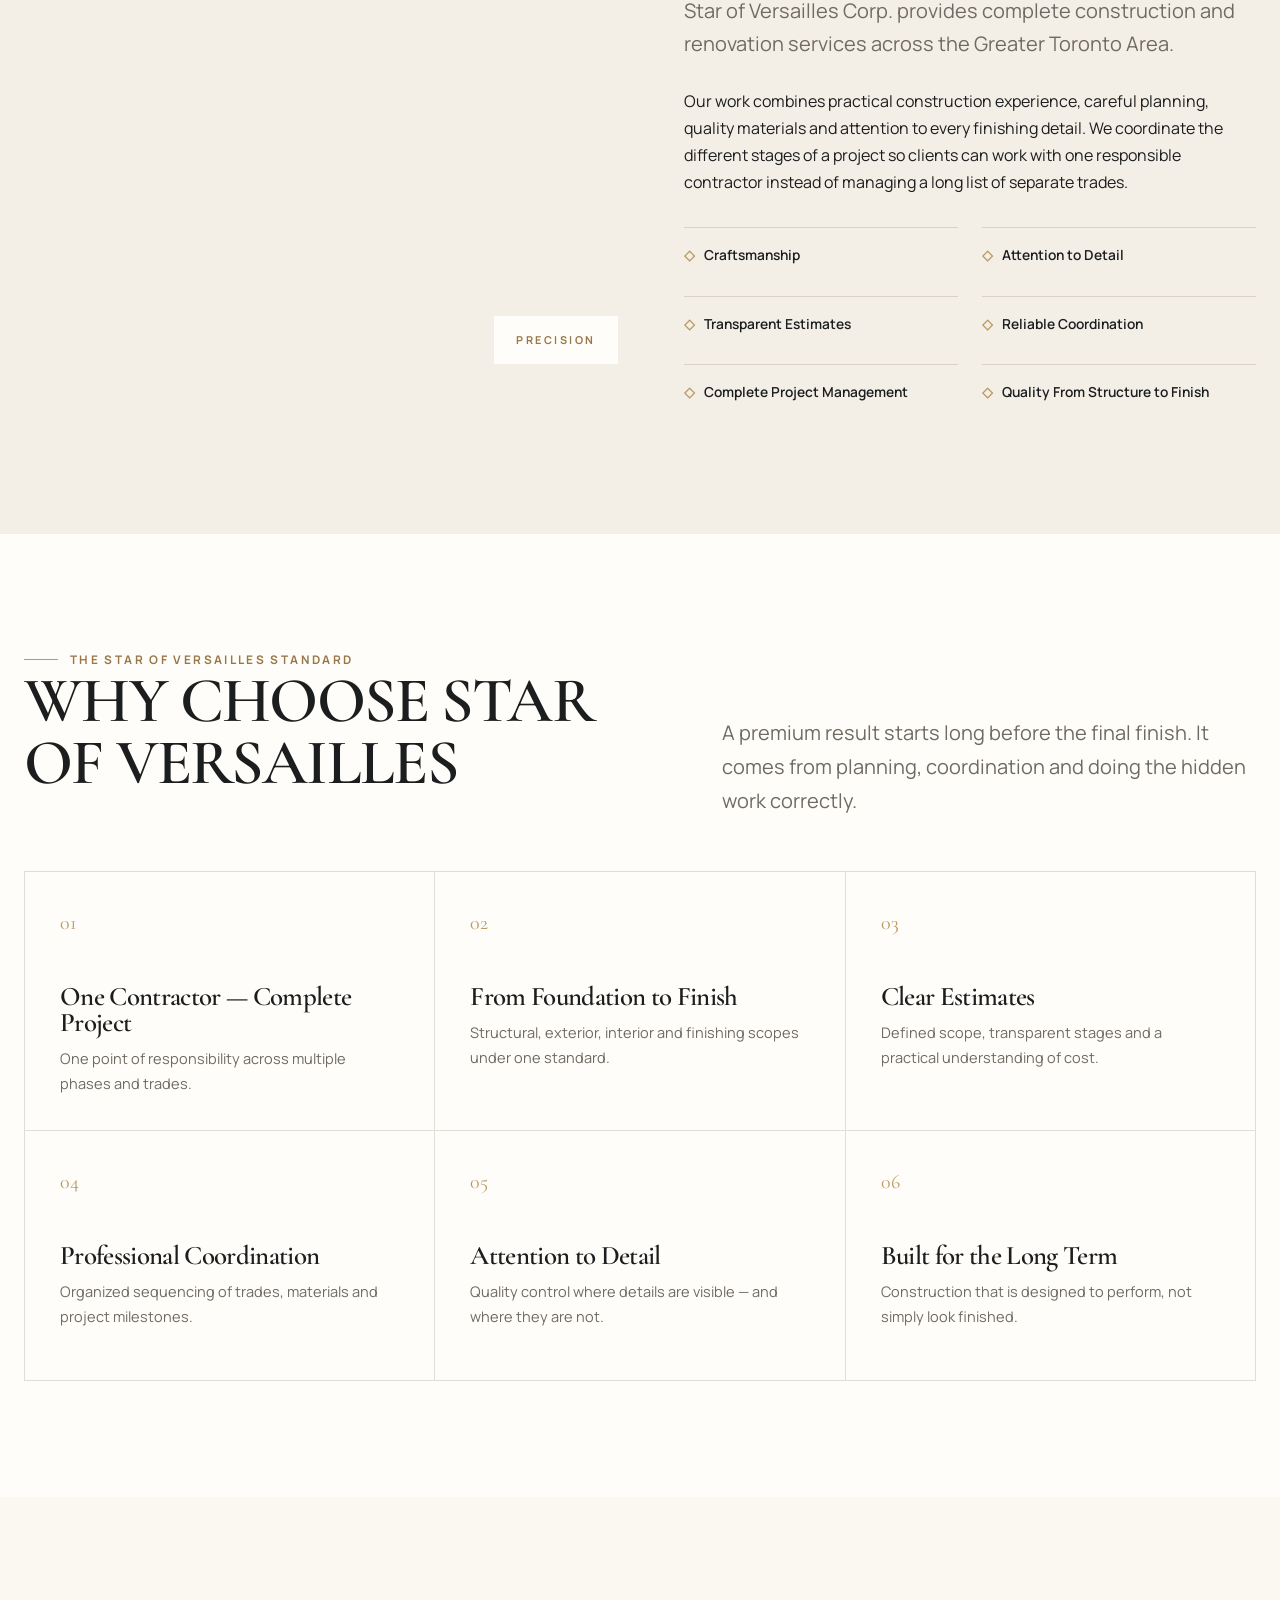
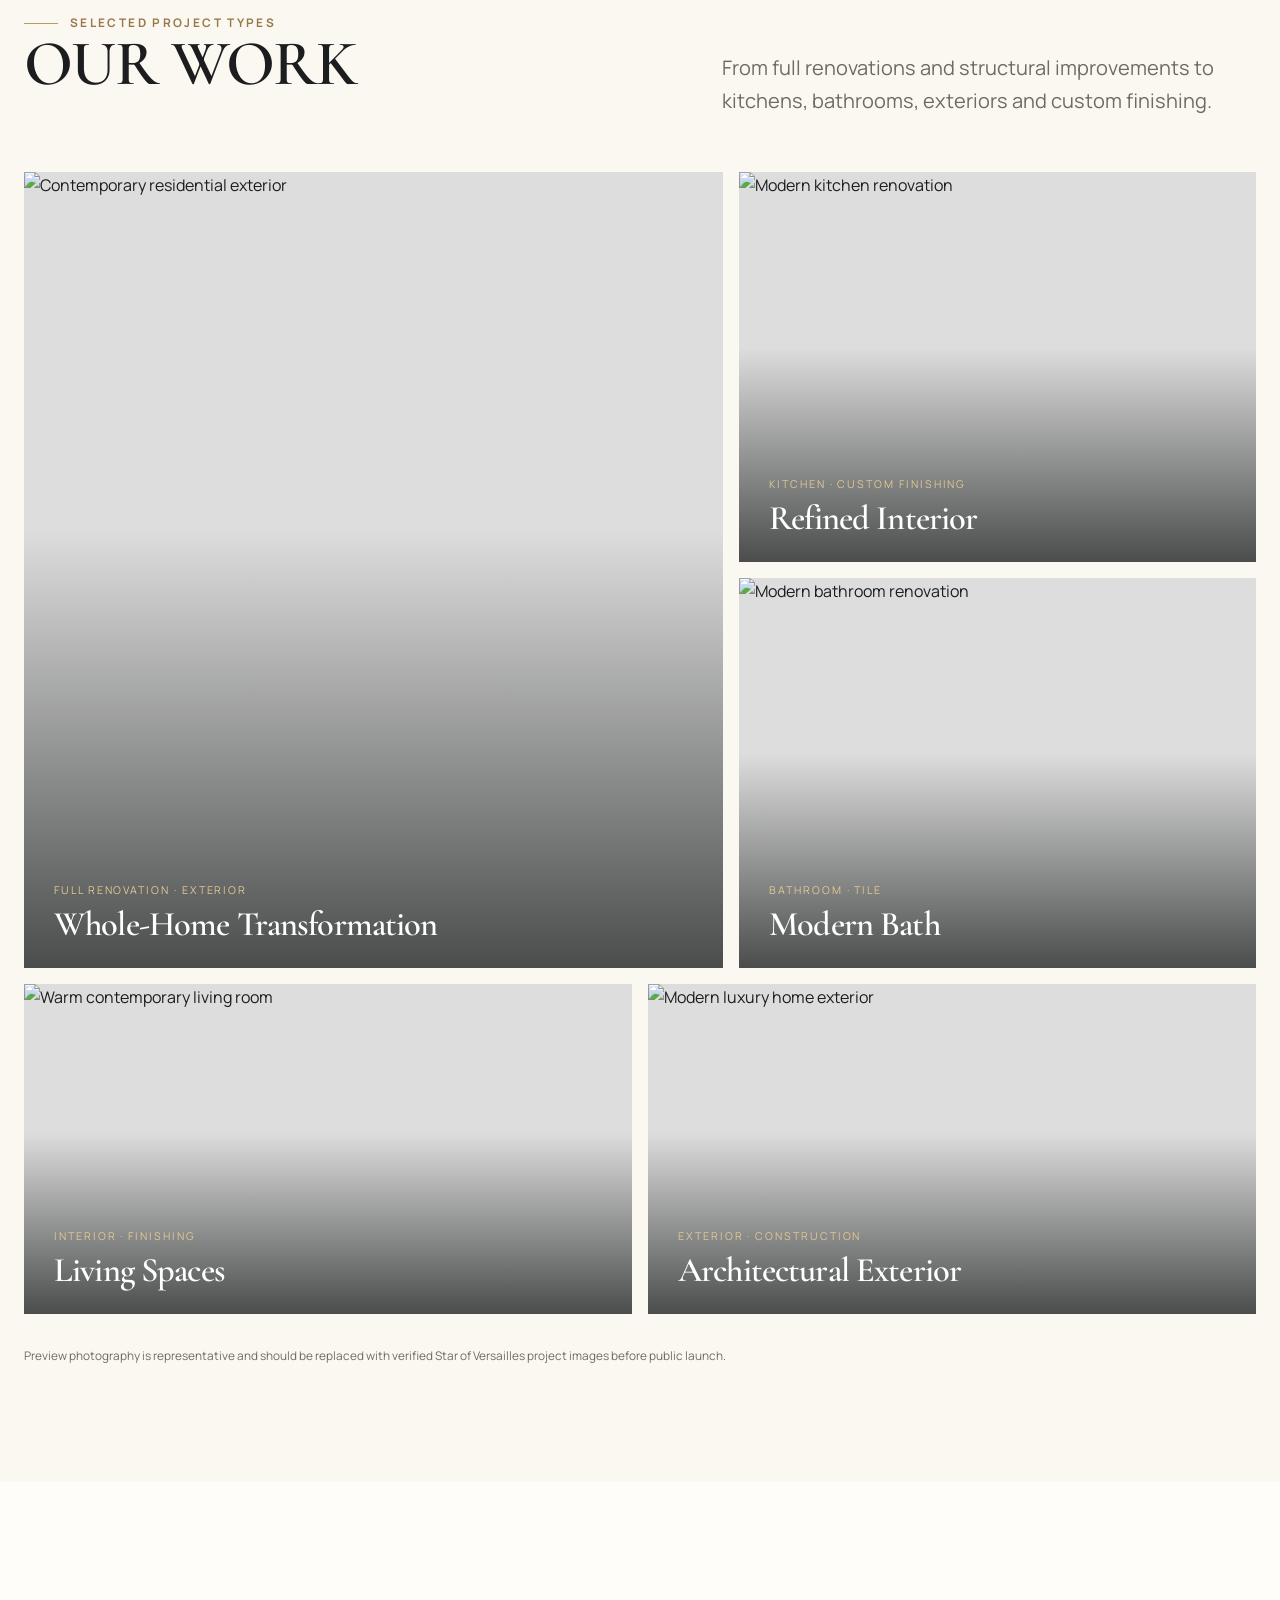
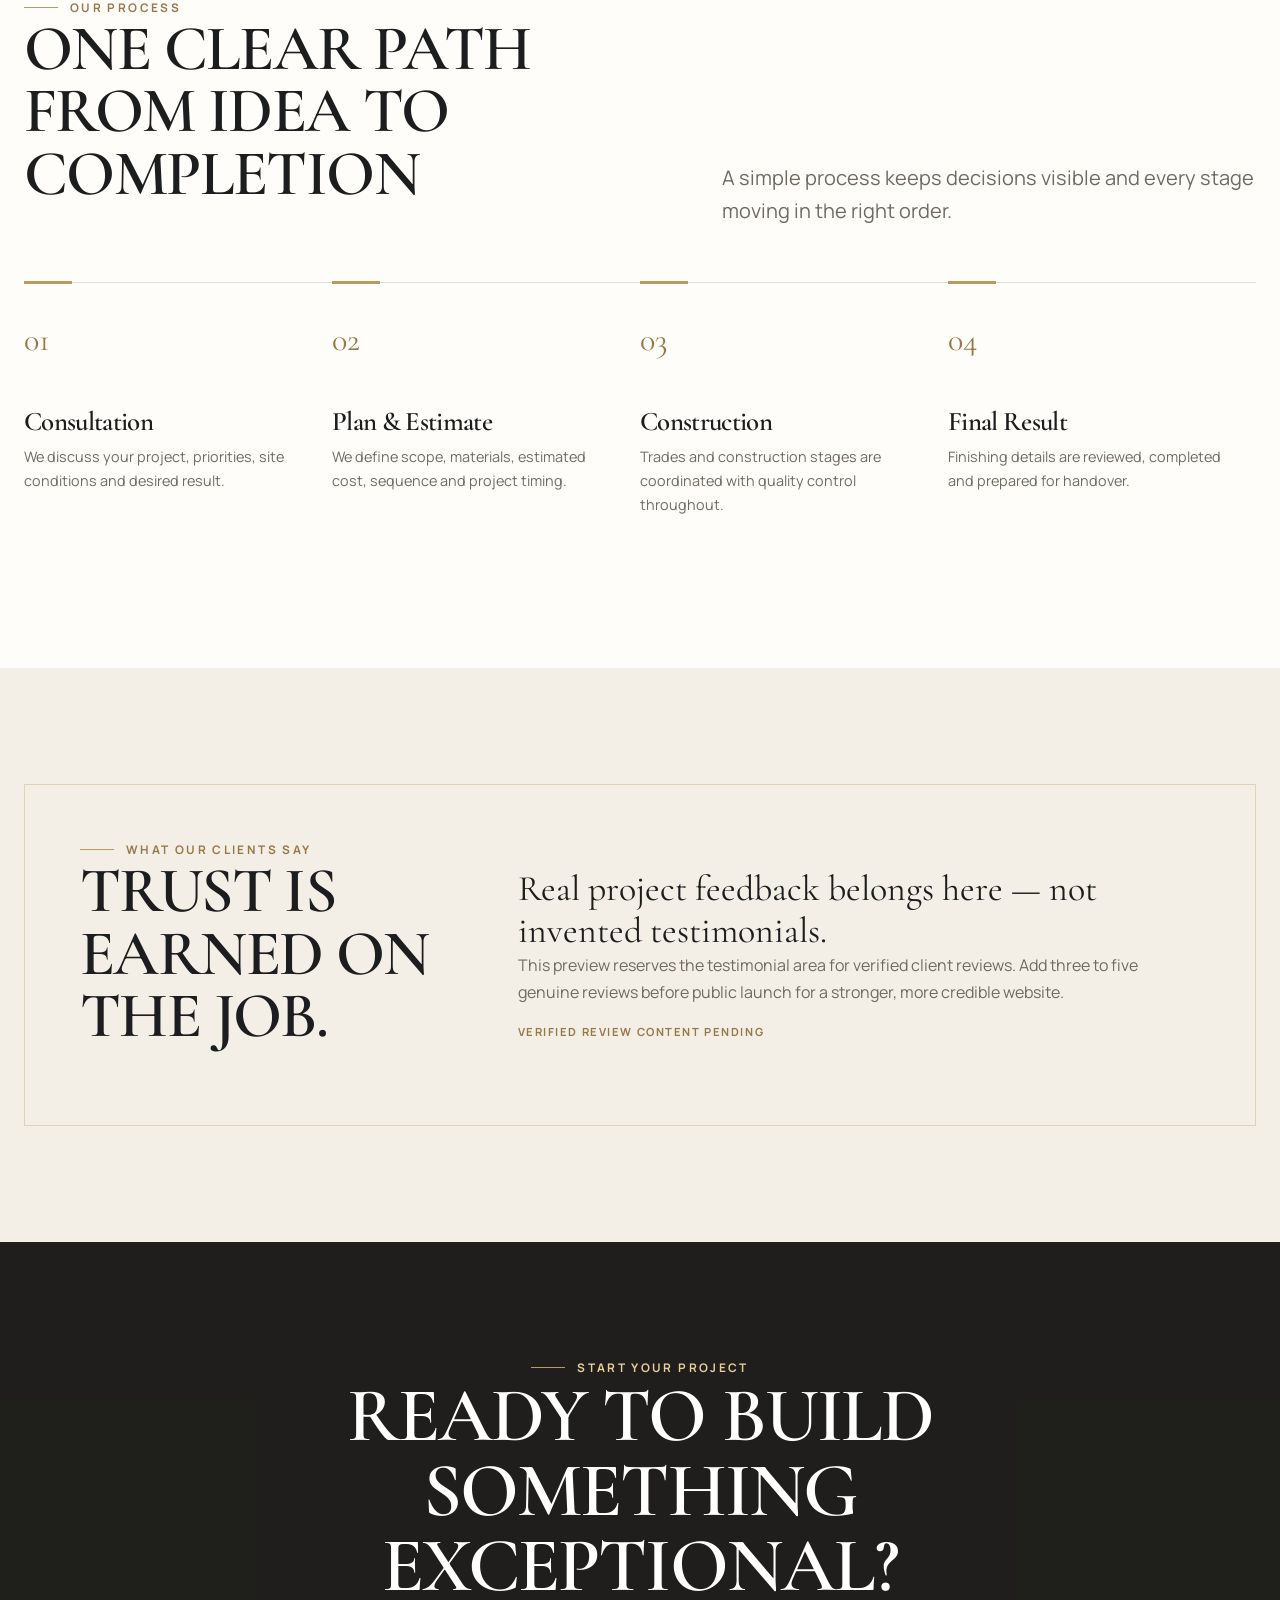
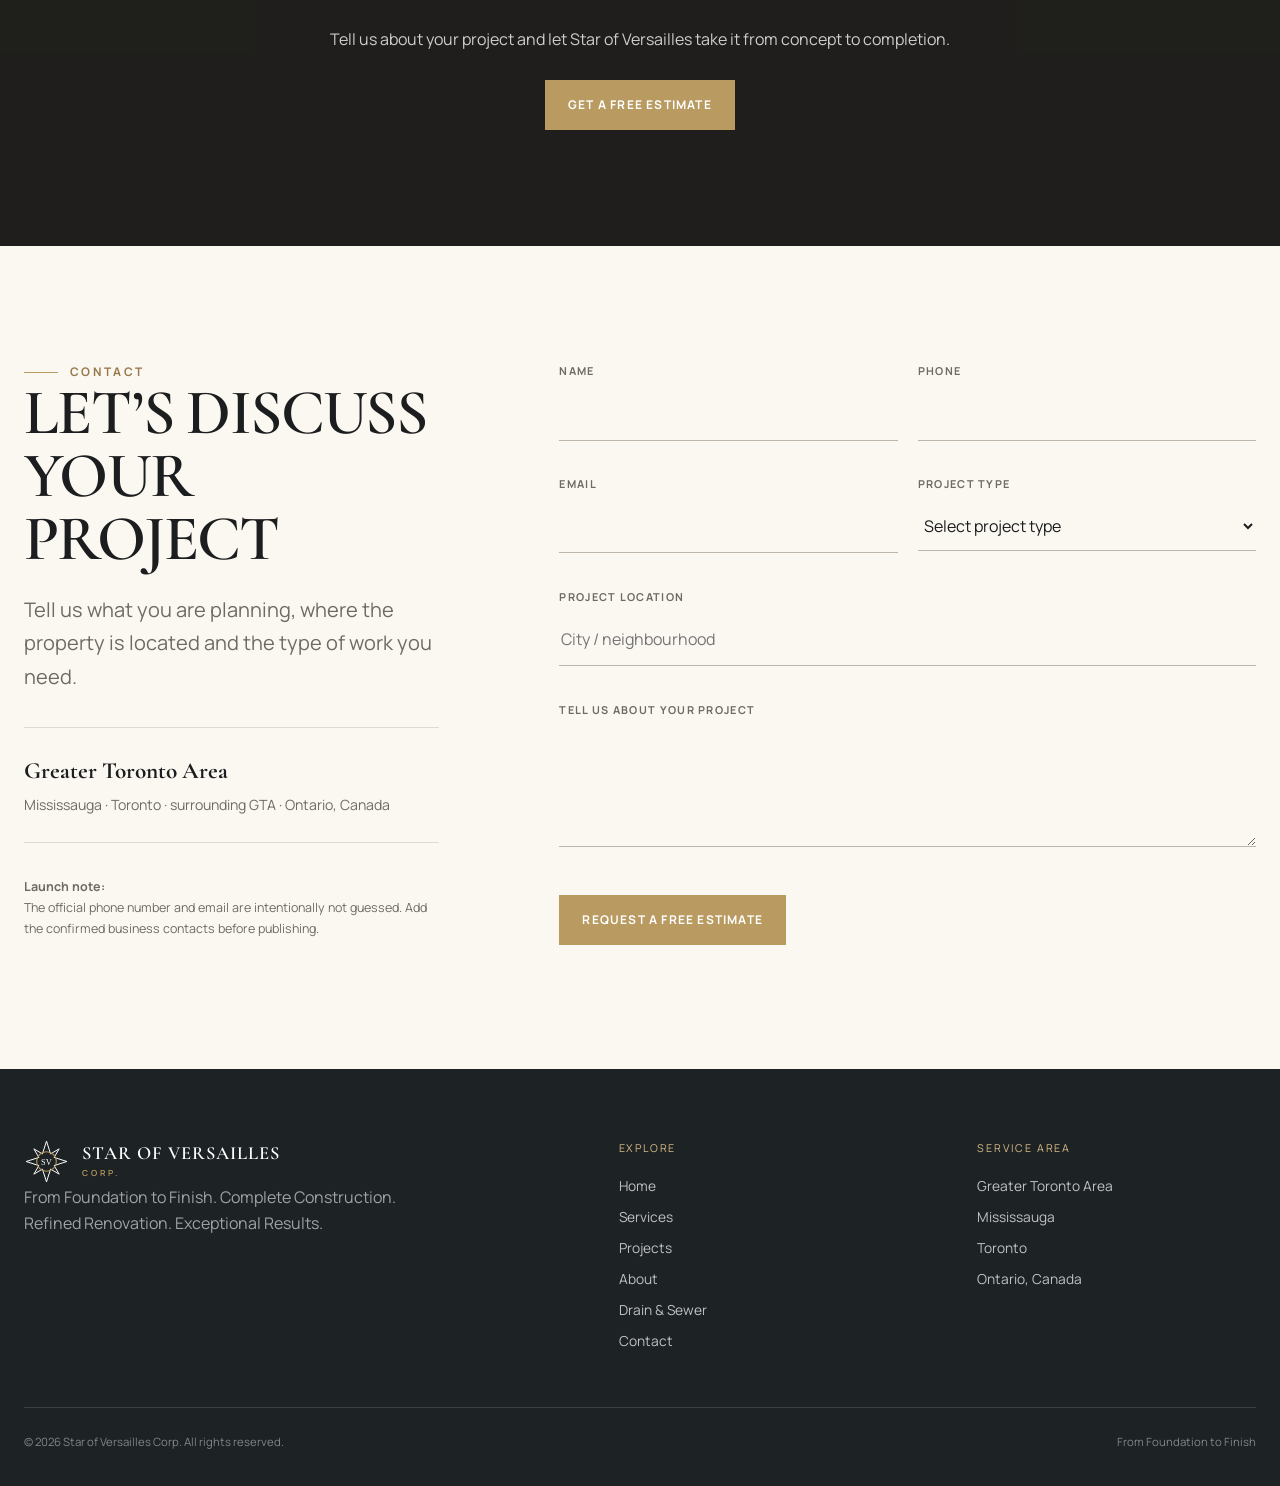
==== commit 7bc075d0: "Redesign site in Modern Versailles style" ====
--- a/index.html
+++ b/index.html
@@ -1,28 +1,176 @@
 <!doctype html>
-<html lang="en-CA"><head>
-<meta charset="utf-8">
-<meta name="viewport" content="width=device-width,initial-scale=1">
-<meta name="robots" content="noindex,nofollow,noarchive,nosnippet">
-<meta name="theme-color" content="#fffdf8">
-<link rel="stylesheet" href="assets/css/base.css">
-<link rel="stylesheet" href="assets/css/pages.css">
-<link rel="stylesheet" href="assets/css/responsive.css">
-<link rel="stylesheet" href="assets/css/home.css">
-<title>Star of Versailles Corp. — From Foundation to Finish</title>
-<meta name="description" content="Full-service residential renovation and construction in Mississauga, Toronto and the GTA.">
-</head><body>
-<header class="site-header"><div class="wrap nav">
-<a class="brand" href="index.html" aria-label="Star of Versailles home"><img src="assets/logo.svg" alt="Star of Versailles logo"><span class="brand-text"><strong>STAR OF VERSAILLES</strong><span>From Foundation to Finish</span></span></a>
-<nav class="menu" data-menu aria-label="Main navigation"><a href="index.html" aria-current="page">Home</a><a href="services.html">Services</a><a href="projects.html">Projects</a><a href="about.html">About</a><a href="drain-sewer.html">Drain & Sewer</a><a href="contact.html">Contact</a></nav>
-<div class="header-actions"><a class="quote" href="contact.html">Free Estimate</a><button class="menu-toggle" type="button" aria-label="Open menu" aria-expanded="false" data-menu-toggle>☰</button></div>
-</div></header>
-<main>
-<section class="wrap hero" aria-labelledby="home-title"><div><div class="tag">Premium Residential Construction • GTA</div><h1 id="home-title">Spaces built to<br><span class="accent">feel exceptional.</span></h1><p class="lead">Star of Versailles delivers complete residential renovation and construction with refined workmanship, careful coordination and attention to every detail.</p><div class="actions"><a class="btn primary" href="contact.html">Request an Estimate</a><a class="btn secondary" href="projects.html">View Our Work</a></div></div><div class="showcase" aria-hidden="true"><div class="showcase-mark"><img src="assets/logo.svg" alt=""></div></div></section>
-<section class="wrap highlights" aria-label="Company highlights"><div class="highlight"><strong>Complete Service</strong><span>Foundation to Finish</span></div><div class="highlight"><strong>GTA</strong><span>Mississauga • Toronto & Area</span></div><div class="highlight"><strong>Quality First</strong><span>Detail • Craft • Finish</span></div></section>
-<section class="section" id="services"><div class="wrap"><div class="section-head"><div><div class="tag">Our expertise</div><h2>Everything your project needs.</h2></div><p>From structural work to elegant finishes, one experienced company coordinates the project from beginning to completion.</p></div><div class="cards"><article class="card"><div class="icon">01</div><h3>Interior Renovation</h3><p>Kitchens, bathrooms, basements, drywall, painting, flooring, tile, trim and stairs.</p></article><article class="card"><div class="icon">02</div><h3>Structure & Exterior</h3><p>Foundations, concrete, framing, roofing, windows, doors, soffit, fascia and waterproofing.</p></article><article class="card"><div class="icon">03</div><h3>Systems & Coordination</h3><p>Electrical, plumbing, HVAC coordination and smart-home upgrades.</p></article><article class="card"><div class="icon">04</div><h3>Outdoor Construction</h3><p>Decks, fences, gates, welding, custom metalwork and exterior improvements.</p></article><article class="card"><div class="icon">05</div><h3>Drain & Sewer</h3><p>Professional cleaning, camera inspection and drain or sewer diagnostics.</p></article><article class="card"><div class="icon">06</div><h3>Finishing & Repairs</h3><p>Finish carpentry, patch and paint, glass shower doors and final-detail work.</p></article></div><div class="actions"><a class="btn secondary" href="services.html">All Services</a></div></div></section>
-<section class="section feature"><div class="wrap"><div class="section-head"><div><div class="tag">Selected projects</div><h2>Work that speaks for itself.</h2></div><p>Project photography and before-and-after examples will live on a dedicated portfolio page, keeping the homepage clean and fast.</p></div><div class="project-grid"><a class="project-panel" href="projects.html"><span>Complete Renovations</span></a><a class="project-panel" href="projects.html"><span>Exterior & Structural</span></a></div></div></section>
-<section class="section"><div class="wrap about-grid"><div class="logo-card"><img src="assets/logo.svg" alt="Star of Versailles logo"></div><div><div class="tag">Star of Versailles Corp.</div><h2>Refined results. Serious construction.</h2><p class="lead">We combine broad construction capability with a high standard of finish. One team coordinates your project from foundation work and framing through mechanical trades, interiors and the final details.</p><p><strong>From Foundation to Finish.</strong></p><div class="actions"><a class="btn secondary" href="about.html">About the Company</a></div></div></div></section>
-<section class="section contact-section"><div class="wrap contact-grid"><div><div class="tag">Start your project</div><h2>Let’s build something exceptional.</h2><p class="lead">Tell us about your renovation or construction project and request an estimate.</p><div class="actions"><a class="btn secondary" href="contact.html">Contact Details</a></div></div><form class="contact-form" data-demo-form><label class="sr-only" for="name">Name</label><input id="name" name="name" placeholder="Name" required><label class="sr-only" for="phone">Phone</label><input id="phone" name="phone" placeholder="Phone"><label class="sr-only" for="email">Email</label><input id="email" name="email" type="email" placeholder="Email" required><label class="sr-only" for="type">Project type</label><select id="type" name="type"><option>Project type</option><option>Full Renovation</option><option>Kitchen / Bathroom</option><option>Exterior / Roofing</option><option>Drain / Sewer</option><option>Other</option></select><label class="sr-only" for="message">Project details</label><textarea id="message" name="message" placeholder="Tell us about your project"></textarea><button class="btn primary" type="submit">Send Request</button><p class="muted" data-form-note aria-live="polite"></p></form></div></section>
-</main>
-<footer class="site-footer"><div class="wrap footer-grid"><div class="footer-brand"><img src="assets/logo.svg" alt=""><div><strong>STAR OF VERSAILLES CORP.</strong><br><span>From Foundation to Finish • Ontario, Canada</span></div></div><nav class="footer-links" aria-label="Footer navigation"><a href="services.html">Services</a><a href="projects.html">Projects</a><a href="about.html">About</a><a href="contact.html">Contact</a></nav></div></footer><script src="assets/js/main.js" defer></script>
-</body></html>+<html lang="en-CA">
+<head>
+  <meta charset="utf-8">
+  <meta name="viewport" content="width=device-width,initial-scale=1,viewport-fit=cover">
+  <title>Star of Versailles Corp. | General Contractor & Renovations GTA</title>
+  <meta name="description" content="Star of Versailles Corp. provides complete construction, home renovations, roofing, structural work, kitchens, bathrooms, basements, drain cleaning and sewer camera inspection across Mississauga, Toronto and the Greater Toronto Area.">
+  <meta name="robots" content="noindex,nofollow">
+  <meta name="theme-color" content="#f4efe6">
+  <meta name="geo.region" content="CA-ON">
+  <meta name="geo.placename" content="Greater Toronto Area, Ontario, Canada">
+  <meta property="og:type" content="website">
+  <meta property="og:title" content="Star of Versailles Corp. — From Foundation to Finish">
+  <meta property="og:description" content="Complete Construction. Refined Renovation. Exceptional Results. Serving Mississauga, Toronto and the Greater Toronto Area.">
+  <link rel="preconnect" href="https://fonts.googleapis.com">
+  <link rel="preconnect" href="https://fonts.gstatic.com" crossorigin>
+  <link rel="preconnect" href="https://images.unsplash.com">
+  <link href="https://fonts.googleapis.com/css2?family=Cormorant+Garamond:wght@500;600;700&family=Manrope:wght@400;500;600;700&display=swap" rel="stylesheet">
+  <script type="application/ld+json">
+  {
+    "@context":"https://schema.org",
+    "@type":"GeneralContractor",
+    "name":"Star of Versailles Corp.",
+    "slogan":"From Foundation to Finish",
+    "description":"Complete residential construction and renovation services in the Greater Toronto Area.",
+    "areaServed":["Mississauga","Toronto","Greater Toronto Area","Ontario"],
+    "address":{"@type":"PostalAddress","addressRegion":"ON","addressCountry":"CA"},
+    "knowsAbout":["General Contracting","Home Renovations","Kitchen Renovations","Bathroom Renovations","Basement Renovations","Roofing","Structural Work","Drain Cleaning","Sewer Camera Inspection"]
+  }
+  </script>
+  <style>
+    :root{
+      --ink:#1b1d1e;--charcoal:#25282a;--navy:#202a31;--stone:#837b70;--muted:#6f6a63;
+      --ivory:#fbf8f2;--cream:#f4efe6;--sand:#e7ddcf;--paper:#fffdf9;--gold:#b99a61;--gold-dark:#987849;
+      --line:rgba(43,39,34,.14);--shadow:0 24px 70px rgba(48,42,34,.10);--serif:"Cormorant Garamond",Georgia,serif;--sans:"Manrope",Arial,sans-serif;
+      --max:1240px;--radius:4px;
+    }
+    *{box-sizing:border-box}html{scroll-behavior:smooth}body{margin:0;background:var(--ivory);color:var(--ink);font-family:var(--sans);font-size:16px;line-height:1.68;-webkit-font-smoothing:antialiased}body.menu-open{overflow:hidden}
+    img{display:block;width:100%;height:auto}a{color:inherit;text-decoration:none}button,input,select,textarea{font:inherit}.wrap{width:min(calc(100% - 48px),var(--max));margin-inline:auto}.eyebrow{display:flex;align-items:center;gap:12px;color:var(--gold-dark);font-size:.74rem;font-weight:700;letter-spacing:.2em;text-transform:uppercase}.eyebrow:before{content:"";width:34px;height:1px;background:var(--gold)}
+    h1,h2,h3,p{margin-top:0}h1,h2,h3{font-family:var(--serif);font-weight:600;line-height:.98;letter-spacing:-.025em}h1{font-size:clamp(3.6rem,8vw,7.7rem)}h2{font-size:clamp(2.8rem,5vw,5rem);margin-bottom:22px}h3{font-size:clamp(1.45rem,2.1vw,2rem);margin-bottom:10px}.lede{font-size:clamp(1.05rem,1.7vw,1.25rem);color:var(--muted);max-width:720px}.section{padding:116px 0}.section-head{display:grid;grid-template-columns:1fr .85fr;gap:70px;align-items:end;margin-bottom:54px}.section-head p{margin-bottom:0}.btn{min-height:50px;display:inline-flex;align-items:center;justify-content:center;gap:10px;padding:0 22px;border:1px solid var(--gold);background:var(--gold);color:#fff;font-size:.75rem;font-weight:700;letter-spacing:.1em;text-transform:uppercase;transition:.25s ease;cursor:pointer}.btn:hover{background:var(--gold-dark);border-color:var(--gold-dark);transform:translateY(-1px)}.btn-light{background:rgba(255,255,255,.08);border-color:rgba(255,255,255,.52);backdrop-filter:blur(12px)}.btn-light:hover{background:#fff;color:var(--ink);border-color:#fff}.btn-outline{background:transparent;color:var(--ink)}.btn-outline:hover{background:var(--ink);border-color:var(--ink);color:#fff}
+    .site-header{position:fixed;z-index:50;top:0;left:0;right:0;height:88px;color:#fff;border-bottom:1px solid rgba(255,255,255,.18);transition:.3s ease}.site-header.scrolled{height:76px;background:rgba(251,248,242,.96);color:var(--ink);border-color:var(--line);backdrop-filter:blur(16px);box-shadow:0 8px 30px rgba(26,26,24,.06)}.header-inner{height:100%;display:flex;align-items:center;gap:28px}.brand{display:flex;align-items:center;gap:13px;min-width:260px}.brand-mark{width:45px;height:45px;flex:0 0 45px}.brand-name{display:flex;flex-direction:column;font-family:var(--serif);font-weight:600;line-height:.8;font-size:1.16rem;letter-spacing:.055em}.brand-name small{font-family:var(--sans);font-size:.52rem;letter-spacing:.36em;margin-top:9px;color:var(--gold)}nav{display:flex;align-items:center;justify-content:center;gap:23px;margin-left:auto}nav a{font-size:.72rem;font-weight:600;letter-spacing:.055em;white-space:nowrap;opacity:.92}nav a:hover{color:var(--gold)}.header-cta{margin-left:10px}.menu-toggle{display:none;margin-left:auto;border:0;background:transparent;color:inherit;width:42px;height:42px;padding:8px}.menu-toggle span{display:block;height:1px;background:currentColor;margin:7px 0;transition:.25s}
+    .hero{min-height:100svh;position:relative;display:flex;align-items:flex-end;color:#fff;background:#34322e url('https://images.unsplash.com/photo-1600585154340-be6161a56a0c?auto=format&fit=crop&w=2400&q=88') center/cover no-repeat;isolation:isolate}.hero:before{content:"";position:absolute;inset:0;z-index:-1;background:linear-gradient(90deg,rgba(15,18,18,.72) 0%,rgba(18,19,18,.48) 43%,rgba(18,20,20,.10) 74%),linear-gradient(0deg,rgba(10,12,12,.38),transparent 44%)}.hero-content{padding-top:165px;padding-bottom:82px;width:min(880px,75%)}.hero .eyebrow{color:#e7cf9c}.hero-kicker{font-size:.79rem;letter-spacing:.27em;text-transform:uppercase;margin:0 0 24px}.hero h1{margin-bottom:4px;text-shadow:0 3px 30px rgba(0,0,0,.2)}.hero h1 span{display:block;font-size:.28em;font-family:var(--sans);letter-spacing:.34em;font-weight:500;margin:22px 0 26px}.hero-sub{font-family:var(--serif);font-size:clamp(1.45rem,2.5vw,2.25rem);max-width:760px;line-height:1.2;margin-bottom:17px}.hero-copy{max-width:720px;color:rgba(255,255,255,.82);font-size:1rem}.hero-actions{display:flex;flex-wrap:wrap;gap:12px;margin-top:30px}.hero-note{position:absolute;right:clamp(24px,5vw,78px);bottom:47px;writing-mode:vertical-rl;transform:rotate(180deg);font-size:.68rem;letter-spacing:.23em;text-transform:uppercase;color:rgba(255,255,255,.72)}
+    .brand-strip{background:var(--paper);border-bottom:1px solid var(--line)}.brand-strip .wrap{display:grid;grid-template-columns:repeat(3,1fr)}.brand-point{padding:29px 28px;border-right:1px solid var(--line);display:flex;gap:15px;align-items:center}.brand-point:first-child{border-left:1px solid var(--line)}.brand-point strong{font-family:var(--serif);font-size:1.4rem;font-weight:600}.brand-point small{display:block;color:var(--muted);font-size:.72rem;letter-spacing:.08em;text-transform:uppercase}.brand-point i{font-style:normal;color:var(--gold);font-family:var(--serif);font-size:1.8rem}
+    .manifesto{background:linear-gradient(120deg,var(--cream),#fffaf1)}.manifesto-grid{display:grid;grid-template-columns:.75fr 1.25fr;gap:95px;align-items:center}.arch-frame{position:relative;padding:14px 14px 0 0}.arch-frame:before{content:"";position:absolute;inset:-14px 0 14px -14px;border:1px solid rgba(185,154,97,.55);border-radius:220px 220px 0 0}.arch-frame img{height:650px;object-fit:cover;border-radius:220px 220px 0 0}.manifesto h2 em{font-weight:500;color:var(--gold-dark)}.manifesto-copy{display:grid;grid-template-columns:1fr 1fr;gap:24px;margin-top:32px}.manifesto-copy p{color:var(--muted);margin:0}
+    .services{background:var(--paper)}.service-groups{display:grid;grid-template-columns:repeat(3,1fr);gap:18px}.service-group{background:var(--ivory);border:1px solid var(--line);padding:35px;position:relative;overflow:hidden;transition:.3s}.service-group:hover{transform:translateY(-4px);box-shadow:var(--shadow);border-color:rgba(185,154,97,.48)}.service-group:before{content:"";position:absolute;left:0;top:0;width:3px;height:0;background:var(--gold);transition:.4s}.service-group:hover:before{height:100%}.service-no{font-size:.67rem;letter-spacing:.15em;color:var(--gold-dark);font-weight:700}.service-group h3{font-size:2rem;margin:18px 0 20px}.service-list{margin:0;padding:0;list-style:none;display:grid;gap:9px}.service-list li{color:#55514c;font-size:.91rem;padding-bottom:9px;border-bottom:1px solid rgba(43,39,34,.08)}.service-list li:last-child{border-bottom:0}.services-note{margin-top:34px;padding:25px 28px;border:1px solid rgba(185,154,97,.35);display:flex;justify-content:space-between;gap:30px;align-items:center}.services-note strong{font-family:var(--serif);font-size:1.5rem}.services-note span{color:var(--muted)}
+    .drain{background:var(--navy);color:#fff;position:relative;overflow:hidden}.drain:before{content:"";position:absolute;width:520px;height:520px;border:1px solid rgba(185,154,97,.22);border-radius:50%;right:-190px;top:-160px;box-shadow:0 0 0 70px rgba(185,154,97,.035),0 0 0 140px rgba(185,154,97,.025)}.drain-grid{display:grid;grid-template-columns:1.05fr .95fr;gap:90px;align-items:center;position:relative}.drain .lede{color:rgba(255,255,255,.7)}.drain-list{display:grid;grid-template-columns:1fr 1fr;gap:13px;margin:34px 0}.drain-item{border-top:1px solid rgba(255,255,255,.2);padding-top:13px;font-size:.88rem;color:rgba(255,255,255,.86)}.equipment-card{border:1px solid rgba(222,195,143,.35);background:rgba(255,255,255,.04);padding:48px;min-height:420px;display:flex;flex-direction:column;justify-content:space-between}.pipe-icon{width:100%;max-width:330px;height:180px}.equipment-card strong{font-family:var(--serif);font-size:2rem}.equipment-card p{color:rgba(255,255,255,.65);margin-bottom:0}
+    .about{background:var(--cream)}.about-grid{display:grid;grid-template-columns:1fr 1fr;gap:88px;align-items:center}.about-image{position:relative}.about-image img{height:680px;object-fit:cover}.about-image:after{content:"PRECISION";position:absolute;right:-22px;bottom:35px;background:var(--paper);color:var(--gold-dark);padding:15px 22px;font-size:.68rem;font-weight:700;letter-spacing:.23em}.about-copy .lede{margin-bottom:27px}.benefits{display:grid;grid-template-columns:1fr 1fr;gap:14px 24px;margin-top:32px}.benefit{padding:15px 0;border-top:1px solid var(--line);font-size:.86rem;font-weight:600}.benefit:before{content:"◇";color:var(--gold);margin-right:9px}
+    .why{background:var(--paper)}.why-grid{display:grid;grid-template-columns:repeat(3,1fr);border-top:1px solid var(--line);border-left:1px solid var(--line)}.why-card{min-height:250px;padding:35px;border-right:1px solid var(--line);border-bottom:1px solid var(--line)}.why-card .num{color:var(--gold);font-family:var(--serif);font-size:1.25rem}.why-card h3{margin-top:43px}.why-card p{color:var(--muted);font-size:.91rem;margin-bottom:0}
+    .projects{background:var(--ivory)}.project-grid{display:grid;grid-template-columns:1.15fr .85fr;grid-template-rows:390px 390px;gap:16px}.project-card{position:relative;overflow:hidden;background:#ddd}.project-card:nth-child(1){grid-row:1/3}.project-card img{height:100%;object-fit:cover;transition:transform .8s cubic-bezier(.2,.7,.2,1)}.project-card:hover img{transform:scale(1.035)}.project-card:after{content:"";position:absolute;inset:0;background:linear-gradient(0deg,rgba(13,15,15,.7),transparent 55%)}.project-info{position:absolute;z-index:2;left:30px;right:30px;bottom:26px;color:#fff}.project-info span{font-size:.67rem;letter-spacing:.18em;text-transform:uppercase;color:#e2c991}.project-info h3{font-size:2.15rem;margin:6px 0 0}.project-row{display:grid;grid-template-columns:1fr 1fr;gap:16px;margin-top:16px}.project-row .project-card{height:330px}.portfolio-note{font-size:.74rem;color:var(--muted);margin:16px 0 0}
+    .process{background:var(--paper)}.process-grid{display:grid;grid-template-columns:repeat(4,1fr);margin-top:52px}.step{position:relative;padding:30px 30px 20px 0;border-top:1px solid var(--line)}.step:before{content:"";position:absolute;top:-2px;left:0;width:48px;height:3px;background:var(--gold)}.step-num{font-family:var(--serif);font-size:2rem;color:var(--gold-dark);margin-bottom:42px}.step p{color:var(--muted);font-size:.9rem}
+    .testimonials{background:var(--cream)}.review-shell{border:1px solid rgba(185,154,97,.35);padding:55px;display:grid;grid-template-columns:.7fr 1.3fr;gap:70px;align-items:center}.review-shell blockquote{margin:0;font-family:var(--serif);font-size:clamp(1.65rem,2.8vw,2.6rem);line-height:1.18}.review-shell p{color:var(--muted);margin-bottom:0}.review-status{font-size:.7rem;letter-spacing:.14em;text-transform:uppercase;color:var(--gold-dark);font-weight:700;margin-top:17px}
+    .big-cta{position:relative;color:#fff;background:#302d28 url('https://images.unsplash.com/photo-1600607687939-ce8a6c25118c?auto=format&fit=crop&w=2200&q=85') center/cover no-repeat;text-align:center}.big-cta:before{content:"";position:absolute;inset:0;background:rgba(21,22,21,.62)}.big-cta .wrap{position:relative;max-width:950px}.big-cta h2{font-size:clamp(3rem,6vw,6rem)}.big-cta p{max-width:650px;margin:0 auto 28px;color:rgba(255,255,255,.78)}
+    .contact{background:var(--ivory)}.contact-grid{display:grid;grid-template-columns:.78fr 1.22fr;gap:90px}.contact-aside{padding-right:30px}.contact-aside .service-area{margin:34px 0;padding:24px 0;border-top:1px solid var(--line);border-bottom:1px solid var(--line)}.contact-aside strong{display:block;font-family:var(--serif);font-size:1.45rem}.contact-aside span{color:var(--muted);font-size:.88rem}.contact-pending{font-size:.78rem;color:var(--muted);margin-top:26px}.estimate-form{display:grid;grid-template-columns:1fr 1fr;gap:20px}.field{display:flex;flex-direction:column;gap:8px}.field.full{grid-column:1/-1}.field label{font-size:.68rem;letter-spacing:.12em;text-transform:uppercase;font-weight:700;color:var(--muted)}.field input,.field select,.field textarea{width:100%;border:0;border-bottom:1px solid #bdb5aa;background:transparent;border-radius:0;padding:12px 2px;outline:none;color:var(--ink)}.field textarea{min-height:120px;resize:vertical}.field input:focus,.field select:focus,.field textarea:focus{border-color:var(--gold-dark)}.form-actions{grid-column:1/-1;display:flex;align-items:center;gap:18px;margin-top:6px}.form-status{font-size:.78rem;color:var(--muted)}
+    footer{background:#1d2225;color:#fff;padding:70px 0 35px}.footer-grid{display:grid;grid-template-columns:1.2fr .65fr .65fr;gap:80px}.footer-brand p{color:rgba(255,255,255,.58);max-width:420px}.footer-title{font-size:.67rem;letter-spacing:.17em;text-transform:uppercase;color:#d9bd87;margin-bottom:17px}.footer-links{display:grid;gap:8px;color:rgba(255,255,255,.72);font-size:.86rem}.footer-bottom{margin-top:55px;padding-top:24px;border-top:1px solid rgba(255,255,255,.13);display:flex;justify-content:space-between;gap:20px;color:rgba(255,255,255,.45);font-size:.71rem}.mobile-actions{display:none}.reveal{opacity:0;transform:translateY(18px);transition:opacity .7s ease,transform .7s ease}.reveal.visible{opacity:1;transform:none}
+    @media(max-width:1050px){nav{display:none}.header-cta{display:none}.menu-toggle{display:block}.site-header.menu-open{background:var(--ivory);color:var(--ink);height:100svh}.site-header.menu-open .header-inner{height:76px;align-items:center}.site-header.menu-open nav{display:flex;position:absolute;inset:76px 24px auto;flex-direction:column;align-items:flex-start;gap:0;padding:30px 0;border-top:1px solid var(--line)}.site-header.menu-open nav a{font-family:var(--serif);font-size:2.5rem;font-weight:600;padding:7px 0}.site-header.menu-open .menu-toggle span:nth-child(1){transform:translateY(8px) rotate(45deg)}.site-header.menu-open .menu-toggle span:nth-child(2){opacity:0}.site-header.menu-open .menu-toggle span:nth-child(3){transform:translateY(-8px) rotate(-45deg)}.brand{min-width:auto}.section{padding:90px 0}.section-head,.manifesto-grid,.drain-grid,.about-grid,.contact-grid{grid-template-columns:1fr;gap:50px}.arch-frame img{height:520px}.about-image{max-width:740px}.about-image img{height:540px}.service-groups{grid-template-columns:1fr 1fr}.why-grid{grid-template-columns:1fr 1fr}.process-grid{grid-template-columns:1fr 1fr;gap:25px}.review-shell{grid-template-columns:1fr;gap:25px}.hero-content{width:86%}.footer-grid{grid-template-columns:1.2fr 1fr 1fr;gap:35px}}
+    @media(max-width:700px){.wrap{width:min(calc(100% - 32px),var(--max))}.site-header{height:76px}.brand-mark{width:39px;height:39px;flex-basis:39px}.brand-name{font-size:1rem}.hero{min-height:91svh;background-position:62% center}.hero:before{background:linear-gradient(90deg,rgba(14,16,16,.77),rgba(16,17,17,.42)),linear-gradient(0deg,rgba(10,12,12,.43),transparent 50%)}.hero-content{width:100%;padding-bottom:65px}.hero h1{font-size:clamp(3.25rem,17vw,5rem)}.hero h1 span{font-size:.24em;letter-spacing:.25em}.hero-copy{font-size:.92rem}.hero-note{display:none}.hero-actions .btn{width:100%}.brand-strip .wrap{grid-template-columns:1fr}.brand-point{border-right:1px solid var(--line);border-bottom:1px solid var(--line);padding:19px}.section{padding:72px 0}.section-head{margin-bottom:38px}.manifesto-copy,.service-groups,.drain-list,.benefits,.why-grid,.project-row,.process-grid,.estimate-form,.footer-grid{grid-template-columns:1fr}.arch-frame img{height:440px}.service-group{padding:28px}.services-note{align-items:flex-start;flex-direction:column}.equipment-card{padding:30px;min-height:360px}.about-image img{height:450px}.about-image:after{right:-5px}.why-card{min-height:210px}.why-card h3{margin-top:26px}.project-grid{display:grid;grid-template-columns:1fr;grid-template-rows:none}.project-card,.project-card:nth-child(1){grid-row:auto;height:430px}.project-grid .project-card:not(:first-child){height:300px}.project-row .project-card{height:300px}.review-shell{padding:32px}.contact-grid{gap:45px}.form-actions{grid-column:auto;flex-direction:column;align-items:stretch}.footer-bottom{flex-direction:column;padding-bottom:70px}.mobile-actions{position:fixed;z-index:60;left:0;right:0;bottom:0;display:grid;grid-template-columns:1fr 1fr;background:#fff;border-top:1px solid var(--line);padding:9px max(12px,env(safe-area-inset-left)) calc(9px + env(safe-area-inset-bottom));box-shadow:0 -10px 28px rgba(30,28,25,.09)}.mobile-actions a{min-height:44px;display:flex;align-items:center;justify-content:center;font-size:.68rem;font-weight:700;letter-spacing:.08em;text-transform:uppercase}.mobile-actions a:last-child{background:var(--gold);color:#fff}.footer-brand{grid-column:auto}}
+    @media(prefers-reduced-motion:reduce){html{scroll-behavior:auto}*,*:before,*:after{animation:none!important;transition:none!important}.reveal{opacity:1;transform:none}}
+  </style>
+</head>
+<body>
+  <header class="site-header" id="siteHeader">
+    <div class="wrap header-inner">
+      <a class="brand" href="#home" aria-label="Star of Versailles home">
+        <!-- Temporary vector brand mark. Replace with official logo asset before public launch. -->
+        <svg class="brand-mark" viewBox="0 0 64 64" aria-hidden="true"><path d="M32 3l5.8 18.2L50 14l-7.2 12.2L61 32l-18.2 5.8L50 50l-12.2-7.2L32 61l-5.8-18.2L14 50l7.2-12.2L3 32l18.2-5.8L14 14l12.2 7.2L32 3z" fill="none" stroke="currentColor" stroke-width="1.4"/><circle cx="32" cy="32" r="14" fill="none" stroke="#b99a61" stroke-width="1.5"/><text x="32" y="36.4" text-anchor="middle" font-family="Georgia,serif" font-size="12" fill="currentColor">SV</text></svg>
+        <span class="brand-name">STAR OF VERSAILLES<small>CORP.</small></span>
+      </a>
+      <nav id="mainNav" aria-label="Main navigation">
+        <a href="#home">Home</a><a href="#services">Services</a><a href="#projects">Projects</a><a href="#about">About</a><a href="#drain">Drain &amp; Sewer</a><a href="#contact">Contact</a>
+      </nav>
+      <a class="btn header-cta" href="#contact">Get a Free Estimate</a>
+      <button class="menu-toggle" id="menuToggle" aria-expanded="false" aria-controls="mainNav" aria-label="Open menu"><span></span><span></span><span></span></button>
+    </div>
+  </header>
+
+  <main>
+    <section class="hero" id="home">
+      <div class="wrap">
+        <div class="hero-content reveal">
+          <div class="eyebrow">Modern Luxury Construction &amp; Renovation</div>
+          <h1>STAR OF VERSAILLES<span>FROM FOUNDATION TO FINISH</span></h1>
+          <p class="hero-sub">Premium Construction &amp; Renovation Services in the Greater Toronto Area</p>
+          <p class="hero-copy">Complete residential construction, renovations and improvements — from structural work and exterior construction to refined interiors and finishing details.</p>
+          <div class="hero-actions"><a class="btn" href="#contact">Get a Free Estimate</a><a class="btn btn-light" href="#projects">View Our Projects</a></div>
+        </div>
+      </div>
+      <div class="hero-note">More than renovation. A complete standard.</div>
+    </section>
+
+    <section class="brand-strip" aria-label="Company positioning">
+      <div class="wrap"><div class="brand-point"><i>01</i><div><strong>Complete Construction</strong><small>One contractor · full scope</small></div></div><div class="brand-point"><i>02</i><div><strong>Refined Renovation</strong><small>Practical to premium</small></div></div><div class="brand-point"><i>03</i><div><strong>Exceptional Results</strong><small>Built with precision</small></div></div></div>
+    </section>
+
+    <section class="section manifesto">
+      <div class="wrap manifesto-grid">
+        <div class="arch-frame reveal"><img src="https://images.unsplash.com/photo-1600210492486-724fe5c67fb0?auto=format&fit=crop&w=1200&q=82" alt="Warm contemporary residential interior with refined architectural details" width="900" height="1200" loading="lazy"></div>
+        <div class="reveal"><div class="eyebrow">A Complete Standard</div><h2>FROM FOUNDATION TO FINISH — <em>WE BUILD IT ALL.</em></h2><p class="lede">Star of Versailles is a full-service construction company built for clients who want one capable team to carry a project from the first structural stage to the last finishing detail.</p><div class="manifesto-copy"><p>We handle practical renovations, modern upgrades, luxury interiors, reconstruction, exterior work, structural scopes and complete residential projects.</p><p>The style can change. The standard does not: careful planning, professional coordination, durable construction and precise finishing.</p></div></div>
+      </div>
+    </section>
+
+    <section class="section services" id="services">
+      <div class="wrap">
+        <div class="section-head reveal"><div><div class="eyebrow">What We Build</div><h2>COMPLETE CONSTRUCTION &amp; RENOVATION</h2></div><p class="lede">One company. One standard. Complete construction and renovation solutions for your property.</p></div>
+        <div class="service-groups">
+          <article class="service-group reveal"><span class="service-no">01 · STRUCTURE</span><h3>Core Construction</h3><ul class="service-list"><li>Foundation &amp; Concrete</li><li>Framing &amp; Structural Work</li><li>Demolition</li><li>Insulation</li><li>Waterproofing</li><li>Welding &amp; Metalwork</li><li>Stairs</li><li>Decks &amp; Fences</li></ul></article>
+          <article class="service-group reveal"><span class="service-no">02 · EXTERIOR</span><h3>Envelope &amp; Exterior</h3><ul class="service-list"><li>Roofing &amp; Exterior</li><li>Soffit, Fascia &amp; Eavestrough</li><li>Windows &amp; Doors</li><li>Exterior Improvements</li><li>Concrete Repair</li><li>Patch &amp; Paint</li><li>Exterior Finishing</li><li>Project Coordination</li></ul></article>
+          <article class="service-group reveal"><span class="service-no">03 · INTERIOR</span><h3>Interiors &amp; Finishes</h3><ul class="service-list"><li>Drywall &amp; Taping</li><li>Painting</li><li>Flooring</li><li>Tile Installation</li><li>Kitchen Renovations</li><li>Bathroom Renovations</li><li>Basement Renovations</li><li>Trim &amp; Finish Carpentry</li></ul></article>
+          <article class="service-group reveal"><span class="service-no">04 · SYSTEMS</span><h3>Home Systems</h3><ul class="service-list"><li>Plumbing Coordination</li><li>Electrical Coordination</li><li>HVAC Coordination</li><li>Smart Home</li><li>Lighting Coordination</li><li>Fixture Installation Coordination</li><li>Mechanical Planning</li><li>Multi-trade Scheduling</li></ul></article>
+          <article class="service-group reveal"><span class="service-no">05 · SPECIALTY</span><h3>Specialty Work</h3><ul class="service-list"><li>Glass Shower Doors</li><li>Custom Finishing</li><li>Architectural Details</li><li>Metalwork</li><li>Repair &amp; Restoration</li><li>Finish Carpentry</li><li>Feature Walls</li><li>Property Improvements</li></ul></article>
+          <article class="service-group reveal"><span class="service-no">06 · COMPLETE PROJECTS</span><h3>Whole-Home Scope</h3><ul class="service-list"><li>Full Renovation</li><li>Reconstruction</li><li>Interior Remodeling</li><li>Exterior Upgrades</li><li>Structural + Finish Packages</li><li>Trade Coordination</li><li>Project Management</li><li>Final Detail Completion</li></ul></article>
+        </div>
+        <div class="services-note reveal"><div><strong>Not every project needs to be luxury.</strong><br><span>We bring the same professional standard to practical repairs, modern renovations and high-end transformations.</span></div><a class="btn btn-outline" href="#contact">Discuss Your Project</a></div>
+      </div>
+    </section>
+
+    <section class="section drain" id="drain">
+      <div class="wrap drain-grid">
+        <div class="reveal"><div class="eyebrow">Dedicated Service Division</div><h2>DRAIN &amp; SEWER SERVICES</h2><p class="lede">Professional cleaning, inspection and diagnosis for residential drain and sewer systems across the GTA.</p><div class="drain-list"><div class="drain-item">Drain Cleaning</div><div class="drain-item">Sewer Cleaning</div><div class="drain-item">Blocked Drains</div><div class="drain-item">Main Sewer Line Cleaning</div><div class="drain-item">Camera Inspection</div><div class="drain-item">Pipe Inspection</div><div class="drain-item">Sewer Problem Diagnosis</div><div class="drain-item">Professional Equipment</div></div><a class="btn" href="#contact">Request Drain Service</a></div>
+        <div class="equipment-card reveal"><svg class="pipe-icon" viewBox="0 0 360 190" aria-hidden="true"><path d="M25 44h116v35c0 19 15 34 34 34h48c19 0 34 15 34 34v20h78" fill="none" stroke="#d6bb84" stroke-width="3"/><path d="M42 31v26M60 31v26M282 154v26M300 154v26" stroke="#fff" opacity=".55"/><circle cx="201" cy="113" r="25" fill="none" stroke="#fff" opacity=".48"/><circle cx="201" cy="113" r="8" fill="#d6bb84"/><path d="M201 88V60h77" stroke="#fff" stroke-width="2" opacity=".48"/></svg><div><strong>See the problem before you repair it.</strong><p>Camera inspection helps locate blockages, pipe damage and sewer-line issues so the next step can be based on evidence, not guesswork.</p></div></div>
+      </div>
+    </section>
+
+    <section class="section about" id="about">
+      <div class="wrap about-grid">
+        <div class="about-image reveal"><img src="https://images.unsplash.com/photo-1600566753190-17f0baa2a6c3?auto=format&fit=crop&w=1300&q=82" alt="Refined modern staircase and interior craftsmanship" width="1000" height="1250" loading="lazy"></div>
+        <div class="about-copy reveal"><div class="eyebrow">About Star of Versailles</div><h2>BUILT ON EXPERIENCE. FINISHED WITH PRECISION.</h2><p class="lede">Star of Versailles Corp. provides complete construction and renovation services across the Greater Toronto Area.</p><p>Our work combines practical construction experience, careful planning, quality materials and attention to every finishing detail. We coordinate the different stages of a project so clients can work with one responsible contractor instead of managing a long list of separate trades.</p><div class="benefits"><div class="benefit">Craftsmanship</div><div class="benefit">Attention to Detail</div><div class="benefit">Transparent Estimates</div><div class="benefit">Reliable Coordination</div><div class="benefit">Complete Project Management</div><div class="benefit">Quality From Structure to Finish</div></div></div>
+      </div>
+    </section>
+
+    <section class="section why">
+      <div class="wrap"><div class="section-head reveal"><div><div class="eyebrow">The Star of Versailles Standard</div><h2>WHY CHOOSE STAR OF VERSAILLES</h2></div><p class="lede">A premium result starts long before the final finish. It comes from planning, coordination and doing the hidden work correctly.</p></div><div class="why-grid"><article class="why-card reveal"><span class="num">01</span><h3>One Contractor — Complete Project</h3><p>One point of responsibility across multiple phases and trades.</p></article><article class="why-card reveal"><span class="num">02</span><h3>From Foundation to Finish</h3><p>Structural, exterior, interior and finishing scopes under one standard.</p></article><article class="why-card reveal"><span class="num">03</span><h3>Clear Estimates</h3><p>Defined scope, transparent stages and a practical understanding of cost.</p></article><article class="why-card reveal"><span class="num">04</span><h3>Professional Coordination</h3><p>Organized sequencing of trades, materials and project milestones.</p></article><article class="why-card reveal"><span class="num">05</span><h3>Attention to Detail</h3><p>Quality control where details are visible — and where they are not.</p></article><article class="why-card reveal"><span class="num">06</span><h3>Built for the Long Term</h3><p>Construction that is designed to perform, not simply look finished.</p></article></div></div>
+    </section>
+
+    <section class="section projects" id="projects">
+      <div class="wrap"><div class="section-head reveal"><div><div class="eyebrow">Selected Project Types</div><h2>OUR WORK</h2></div><p class="lede">From full renovations and structural improvements to kitchens, bathrooms, exteriors and custom finishing.</p></div>
+        <!-- Preview imagery is representative. Replace with verified Star of Versailles project photography before public launch. -->
+        <div class="project-grid"><article class="project-card reveal"><img src="https://images.unsplash.com/photo-1600047509807-ba8f99d2cdde?auto=format&fit=crop&w=1500&q=84" alt="Contemporary residential exterior" width="1100" height="1500" loading="lazy"><div class="project-info"><span>Full Renovation · Exterior</span><h3>Whole-Home Transformation</h3></div></article><article class="project-card reveal"><img src="https://images.unsplash.com/photo-1600607687939-ce8a6c25118c?auto=format&fit=crop&w=1300&q=84" alt="Modern kitchen renovation" width="1200" height="800" loading="lazy"><div class="project-info"><span>Kitchen · Custom Finishing</span><h3>Refined Interior</h3></div></article><article class="project-card reveal"><img src="https://images.unsplash.com/photo-1600566753086-00f18fb6b3ea?auto=format&fit=crop&w=1300&q=84" alt="Modern bathroom renovation" width="1200" height="800" loading="lazy"><div class="project-info"><span>Bathroom · Tile</span><h3>Modern Bath</h3></div></article></div>
+        <div class="project-row"><article class="project-card reveal"><img src="https://images.unsplash.com/photo-1600210492486-724fe5c67fb0?auto=format&fit=crop&w=1100&q=82" alt="Warm contemporary living room" width="1000" height="700" loading="lazy"><div class="project-info"><span>Interior · Finishing</span><h3>Living Spaces</h3></div></article><article class="project-card reveal"><img src="https://images.unsplash.com/photo-1600585154340-be6161a56a0c?auto=format&fit=crop&w=1100&q=82" alt="Modern luxury home exterior" width="1000" height="700" loading="lazy"><div class="project-info"><span>Exterior · Construction</span><h3>Architectural Exterior</h3></div></article></div><p class="portfolio-note">Preview photography is representative and should be replaced with verified Star of Versailles project images before public launch.</p>
+      </div>
+    </section>
+
+    <section class="section process">
+      <div class="wrap"><div class="section-head reveal"><div><div class="eyebrow">Our Process</div><h2>ONE CLEAR PATH FROM IDEA TO COMPLETION</h2></div><p class="lede">A simple process keeps decisions visible and every stage moving in the right order.</p></div><div class="process-grid"><article class="step reveal"><div class="step-num">01</div><h3>Consultation</h3><p>We discuss your project, priorities, site conditions and desired result.</p></article><article class="step reveal"><div class="step-num">02</div><h3>Plan &amp; Estimate</h3><p>We define scope, materials, estimated cost, sequence and project timing.</p></article><article class="step reveal"><div class="step-num">03</div><h3>Construction</h3><p>Trades and construction stages are coordinated with quality control throughout.</p></article><article class="step reveal"><div class="step-num">04</div><h3>Final Result</h3><p>Finishing details are reviewed, completed and prepared for handover.</p></article></div></div>
+    </section>
+
+    <section class="section testimonials">
+      <div class="wrap"><div class="review-shell reveal"><div><div class="eyebrow">What Our Clients Say</div><h2>TRUST IS EARNED ON THE JOB.</h2></div><div><blockquote>Real project feedback belongs here — not invented testimonials.</blockquote><p>This preview reserves the testimonial area for verified client reviews. Add three to five genuine reviews before public launch for a stronger, more credible website.</p><div class="review-status">Verified review content pending</div></div></div></div>
+    </section>
+
+    <section class="section big-cta"><div class="wrap reveal"><div class="eyebrow" style="justify-content:center;color:#e7cf9c">Start Your Project</div><h2>READY TO BUILD SOMETHING EXCEPTIONAL?</h2><p>Tell us about your project and let Star of Versailles take it from concept to completion.</p><a class="btn" href="#contact">Get a Free Estimate</a></div></section>
+
+    <section class="section contact" id="contact">
+      <div class="wrap contact-grid"><aside class="contact-aside reveal"><div class="eyebrow">Contact</div><h2>LET’S DISCUSS YOUR PROJECT</h2><p class="lede">Tell us what you are planning, where the property is located and the type of work you need.</p><div class="service-area"><strong>Greater Toronto Area</strong><span>Mississauga · Toronto · surrounding GTA · Ontario, Canada</span></div><p class="contact-pending"><strong style="font-family:var(--sans);font-size:.78rem">Launch note:</strong> The official phone number and email are intentionally not guessed. Add the confirmed business contacts before publishing.</p></aside>
+        <form class="estimate-form reveal" id="estimateForm" novalidate><div class="field"><label for="name">Name</label><input id="name" name="name" autocomplete="name" required></div><div class="field"><label for="phone">Phone</label><input id="phone" name="phone" type="tel" autocomplete="tel" required></div><div class="field"><label for="email">Email</label><input id="email" name="email" type="email" autocomplete="email" required></div><div class="field"><label for="type">Project Type</label><select id="type" name="type" required><option value="">Select project type</option><option>Full Renovation</option><option>Kitchen Renovation</option><option>Bathroom Renovation</option><option>Basement Renovation</option><option>Exterior / Roofing</option><option>Structural / Framing</option><option>Drain & Sewer</option><option>Other Construction</option></select></div><div class="field full"><label for="location">Project Location</label><input id="location" name="location" autocomplete="street-address" placeholder="City / neighbourhood"></div><div class="field full"><label for="message">Tell Us About Your Project</label><textarea id="message" name="message" required></textarea></div><div class="form-actions"><button class="btn" type="submit">Request a Free Estimate</button><span class="form-status" id="formStatus" role="status" aria-live="polite"></span></div></form>
+      </div>
+    </section>
+  </main>
+
+  <footer><div class="wrap"><div class="footer-grid"><div class="footer-brand"><a class="brand" href="#home"><svg class="brand-mark" viewBox="0 0 64 64" aria-hidden="true"><path d="M32 3l5.8 18.2L50 14l-7.2 12.2L61 32l-18.2 5.8L50 50l-12.2-7.2L32 61l-5.8-18.2L14 50l7.2-12.2L3 32l18.2-5.8L14 14l12.2 7.2L32 3z" fill="none" stroke="currentColor" stroke-width="1.4"/><circle cx="32" cy="32" r="14" fill="none" stroke="#b99a61" stroke-width="1.5"/><text x="32" y="36.4" text-anchor="middle" font-family="Georgia,serif" font-size="12" fill="currentColor">SV</text></svg><span class="brand-name">STAR OF VERSAILLES<small>CORP.</small></span></a><p>From Foundation to Finish. Complete Construction. Refined Renovation. Exceptional Results.</p></div><div><div class="footer-title">Explore</div><div class="footer-links"><a href="#home">Home</a><a href="#services">Services</a><a href="#projects">Projects</a><a href="#about">About</a><a href="#drain">Drain &amp; Sewer</a><a href="#contact">Contact</a></div></div><div><div class="footer-title">Service Area</div><div class="footer-links"><span>Greater Toronto Area</span><span>Mississauga</span><span>Toronto</span><span>Ontario, Canada</span></div></div></div><div class="footer-bottom"><span>© <span id="year"></span> Star of Versailles Corp. All rights reserved.</span><span>From Foundation to Finish</span></div></div></footer>
+
+  <div class="mobile-actions" aria-label="Quick actions"><a href="#contact" id="mobileCall">Call / Contact</a><a href="#contact">Free Estimate</a></div>
+
+  <script>
+    const header=document.getElementById('siteHeader'),toggle=document.getElementById('menuToggle'),nav=document.getElementById('mainNav');
+    const updateHeader=()=>header.classList.toggle('scrolled',window.scrollY>24);updateHeader();window.addEventListener('scroll',updateHeader,{passive:true});
+    toggle.addEventListener('click',()=>{const open=header.classList.toggle('menu-open');document.body.classList.toggle('menu-open',open);toggle.setAttribute('aria-expanded',String(open));toggle.setAttribute('aria-label',open?'Close menu':'Open menu')});
+    nav.querySelectorAll('a').forEach(a=>a.addEventListener('click',()=>{header.classList.remove('menu-open');document.body.classList.remove('menu-open');toggle.setAttribute('aria-expanded','false')}));
+    const reveal=[...document.querySelectorAll('.reveal')];if('IntersectionObserver'in window){const io=new IntersectionObserver(entries=>entries.forEach(e=>{if(e.isIntersecting){e.target.classList.add('visible');io.unobserve(e.target)}}),{threshold:.08});reveal.forEach(el=>io.observe(el))}else reveal.forEach(el=>el.classList.add('visible'));
+    document.getElementById('year').textContent=new Date().getFullYear();
+    // CONTACT CONFIG: add the verified company email/phone before public launch.
+    const CONTACT_EMAIL=''; const CONTACT_PHONE='';
+    document.getElementById('mobileCall').addEventListener('click',e=>{if(CONTACT_PHONE){e.preventDefault();location.href='tel:'+CONTACT_PHONE}});
+    document.getElementById('estimateForm').addEventListener('submit',e=>{e.preventDefault();const form=e.currentTarget,status=document.getElementById('formStatus');if(!form.reportValidity())return;if(!CONTACT_EMAIL){status.textContent='Form is ready for launch; connect the verified company email or form endpoint first.';return}const data=new FormData(form),subject='Free estimate request — '+(data.get('type')||'Construction project'),body=[`Name: ${data.get('name')}`,`Phone: ${data.get('phone')}`,`Email: ${data.get('email')}`,`Project type: ${data.get('type')}`,`Location: ${data.get('location')}`,'',String(data.get('message')||'')].join('\n');location.href=`mailto:${CONTACT_EMAIL}?subject=${encodeURIComponent(subject)}&body=${encodeURIComponent(body)}`});
+  </script>
+</body>
+</html>
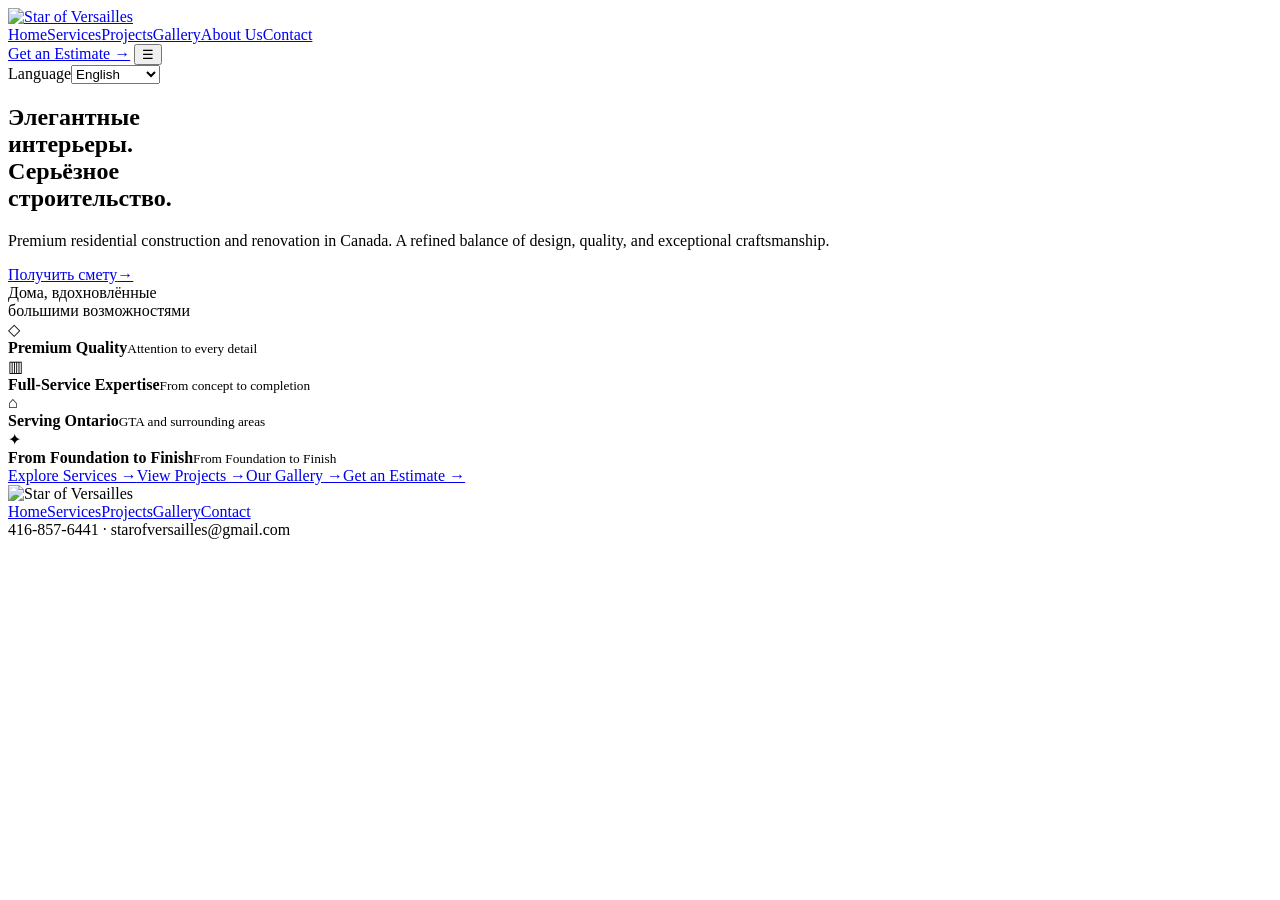
==== commit 71e614d7: "Add files via upload" ====
--- a/index.html
+++ b/index.html
@@ -1,176 +1,30 @@
-<!doctype html>
-<html lang="en-CA">
-<head>
-  <meta charset="utf-8">
-  <meta name="viewport" content="width=device-width,initial-scale=1,viewport-fit=cover">
-  <title>Star of Versailles Corp. | General Contractor & Renovations GTA</title>
-  <meta name="description" content="Star of Versailles Corp. provides complete construction, home renovations, roofing, structural work, kitchens, bathrooms, basements, drain cleaning and sewer camera inspection across Mississauga, Toronto and the Greater Toronto Area.">
-  <meta name="robots" content="noindex,nofollow">
-  <meta name="theme-color" content="#f4efe6">
-  <meta name="geo.region" content="CA-ON">
-  <meta name="geo.placename" content="Greater Toronto Area, Ontario, Canada">
-  <meta property="og:type" content="website">
-  <meta property="og:title" content="Star of Versailles Corp. — From Foundation to Finish">
-  <meta property="og:description" content="Complete Construction. Refined Renovation. Exceptional Results. Serving Mississauga, Toronto and the Greater Toronto Area.">
-  <link rel="preconnect" href="https://fonts.googleapis.com">
-  <link rel="preconnect" href="https://fonts.gstatic.com" crossorigin>
-  <link rel="preconnect" href="https://images.unsplash.com">
-  <link href="https://fonts.googleapis.com/css2?family=Cormorant+Garamond:wght@500;600;700&family=Manrope:wght@400;500;600;700&display=swap" rel="stylesheet">
-  <script type="application/ld+json">
-  {
-    "@context":"https://schema.org",
-    "@type":"GeneralContractor",
-    "name":"Star of Versailles Corp.",
-    "slogan":"From Foundation to Finish",
-    "description":"Complete residential construction and renovation services in the Greater Toronto Area.",
-    "areaServed":["Mississauga","Toronto","Greater Toronto Area","Ontario"],
-    "address":{"@type":"PostalAddress","addressRegion":"ON","addressCountry":"CA"},
-    "knowsAbout":["General Contracting","Home Renovations","Kitchen Renovations","Bathroom Renovations","Basement Renovations","Roofing","Structural Work","Drain Cleaning","Sewer Camera Inspection"]
-  }
-  </script>
-  <style>
-    :root{
-      --ink:#1b1d1e;--charcoal:#25282a;--navy:#202a31;--stone:#837b70;--muted:#6f6a63;
-      --ivory:#fbf8f2;--cream:#f4efe6;--sand:#e7ddcf;--paper:#fffdf9;--gold:#b99a61;--gold-dark:#987849;
-      --line:rgba(43,39,34,.14);--shadow:0 24px 70px rgba(48,42,34,.10);--serif:"Cormorant Garamond",Georgia,serif;--sans:"Manrope",Arial,sans-serif;
-      --max:1240px;--radius:4px;
-    }
-    *{box-sizing:border-box}html{scroll-behavior:smooth}body{margin:0;background:var(--ivory);color:var(--ink);font-family:var(--sans);font-size:16px;line-height:1.68;-webkit-font-smoothing:antialiased}body.menu-open{overflow:hidden}
-    img{display:block;width:100%;height:auto}a{color:inherit;text-decoration:none}button,input,select,textarea{font:inherit}.wrap{width:min(calc(100% - 48px),var(--max));margin-inline:auto}.eyebrow{display:flex;align-items:center;gap:12px;color:var(--gold-dark);font-size:.74rem;font-weight:700;letter-spacing:.2em;text-transform:uppercase}.eyebrow:before{content:"";width:34px;height:1px;background:var(--gold)}
-    h1,h2,h3,p{margin-top:0}h1,h2,h3{font-family:var(--serif);font-weight:600;line-height:.98;letter-spacing:-.025em}h1{font-size:clamp(3.6rem,8vw,7.7rem)}h2{font-size:clamp(2.8rem,5vw,5rem);margin-bottom:22px}h3{font-size:clamp(1.45rem,2.1vw,2rem);margin-bottom:10px}.lede{font-size:clamp(1.05rem,1.7vw,1.25rem);color:var(--muted);max-width:720px}.section{padding:116px 0}.section-head{display:grid;grid-template-columns:1fr .85fr;gap:70px;align-items:end;margin-bottom:54px}.section-head p{margin-bottom:0}.btn{min-height:50px;display:inline-flex;align-items:center;justify-content:center;gap:10px;padding:0 22px;border:1px solid var(--gold);background:var(--gold);color:#fff;font-size:.75rem;font-weight:700;letter-spacing:.1em;text-transform:uppercase;transition:.25s ease;cursor:pointer}.btn:hover{background:var(--gold-dark);border-color:var(--gold-dark);transform:translateY(-1px)}.btn-light{background:rgba(255,255,255,.08);border-color:rgba(255,255,255,.52);backdrop-filter:blur(12px)}.btn-light:hover{background:#fff;color:var(--ink);border-color:#fff}.btn-outline{background:transparent;color:var(--ink)}.btn-outline:hover{background:var(--ink);border-color:var(--ink);color:#fff}
-    .site-header{position:fixed;z-index:50;top:0;left:0;right:0;height:88px;color:#fff;border-bottom:1px solid rgba(255,255,255,.18);transition:.3s ease}.site-header.scrolled{height:76px;background:rgba(251,248,242,.96);color:var(--ink);border-color:var(--line);backdrop-filter:blur(16px);box-shadow:0 8px 30px rgba(26,26,24,.06)}.header-inner{height:100%;display:flex;align-items:center;gap:28px}.brand{display:flex;align-items:center;gap:13px;min-width:260px}.brand-mark{width:45px;height:45px;flex:0 0 45px}.brand-name{display:flex;flex-direction:column;font-family:var(--serif);font-weight:600;line-height:.8;font-size:1.16rem;letter-spacing:.055em}.brand-name small{font-family:var(--sans);font-size:.52rem;letter-spacing:.36em;margin-top:9px;color:var(--gold)}nav{display:flex;align-items:center;justify-content:center;gap:23px;margin-left:auto}nav a{font-size:.72rem;font-weight:600;letter-spacing:.055em;white-space:nowrap;opacity:.92}nav a:hover{color:var(--gold)}.header-cta{margin-left:10px}.menu-toggle{display:none;margin-left:auto;border:0;background:transparent;color:inherit;width:42px;height:42px;padding:8px}.menu-toggle span{display:block;height:1px;background:currentColor;margin:7px 0;transition:.25s}
-    .hero{min-height:100svh;position:relative;display:flex;align-items:flex-end;color:#fff;background:#34322e url('https://images.unsplash.com/photo-1600585154340-be6161a56a0c?auto=format&fit=crop&w=2400&q=88') center/cover no-repeat;isolation:isolate}.hero:before{content:"";position:absolute;inset:0;z-index:-1;background:linear-gradient(90deg,rgba(15,18,18,.72) 0%,rgba(18,19,18,.48) 43%,rgba(18,20,20,.10) 74%),linear-gradient(0deg,rgba(10,12,12,.38),transparent 44%)}.hero-content{padding-top:165px;padding-bottom:82px;width:min(880px,75%)}.hero .eyebrow{color:#e7cf9c}.hero-kicker{font-size:.79rem;letter-spacing:.27em;text-transform:uppercase;margin:0 0 24px}.hero h1{margin-bottom:4px;text-shadow:0 3px 30px rgba(0,0,0,.2)}.hero h1 span{display:block;font-size:.28em;font-family:var(--sans);letter-spacing:.34em;font-weight:500;margin:22px 0 26px}.hero-sub{font-family:var(--serif);font-size:clamp(1.45rem,2.5vw,2.25rem);max-width:760px;line-height:1.2;margin-bottom:17px}.hero-copy{max-width:720px;color:rgba(255,255,255,.82);font-size:1rem}.hero-actions{display:flex;flex-wrap:wrap;gap:12px;margin-top:30px}.hero-note{position:absolute;right:clamp(24px,5vw,78px);bottom:47px;writing-mode:vertical-rl;transform:rotate(180deg);font-size:.68rem;letter-spacing:.23em;text-transform:uppercase;color:rgba(255,255,255,.72)}
-    .brand-strip{background:var(--paper);border-bottom:1px solid var(--line)}.brand-strip .wrap{display:grid;grid-template-columns:repeat(3,1fr)}.brand-point{padding:29px 28px;border-right:1px solid var(--line);display:flex;gap:15px;align-items:center}.brand-point:first-child{border-left:1px solid var(--line)}.brand-point strong{font-family:var(--serif);font-size:1.4rem;font-weight:600}.brand-point small{display:block;color:var(--muted);font-size:.72rem;letter-spacing:.08em;text-transform:uppercase}.brand-point i{font-style:normal;color:var(--gold);font-family:var(--serif);font-size:1.8rem}
-    .manifesto{background:linear-gradient(120deg,var(--cream),#fffaf1)}.manifesto-grid{display:grid;grid-template-columns:.75fr 1.25fr;gap:95px;align-items:center}.arch-frame{position:relative;padding:14px 14px 0 0}.arch-frame:before{content:"";position:absolute;inset:-14px 0 14px -14px;border:1px solid rgba(185,154,97,.55);border-radius:220px 220px 0 0}.arch-frame img{height:650px;object-fit:cover;border-radius:220px 220px 0 0}.manifesto h2 em{font-weight:500;color:var(--gold-dark)}.manifesto-copy{display:grid;grid-template-columns:1fr 1fr;gap:24px;margin-top:32px}.manifesto-copy p{color:var(--muted);margin:0}
-    .services{background:var(--paper)}.service-groups{display:grid;grid-template-columns:repeat(3,1fr);gap:18px}.service-group{background:var(--ivory);border:1px solid var(--line);padding:35px;position:relative;overflow:hidden;transition:.3s}.service-group:hover{transform:translateY(-4px);box-shadow:var(--shadow);border-color:rgba(185,154,97,.48)}.service-group:before{content:"";position:absolute;left:0;top:0;width:3px;height:0;background:var(--gold);transition:.4s}.service-group:hover:before{height:100%}.service-no{font-size:.67rem;letter-spacing:.15em;color:var(--gold-dark);font-weight:700}.service-group h3{font-size:2rem;margin:18px 0 20px}.service-list{margin:0;padding:0;list-style:none;display:grid;gap:9px}.service-list li{color:#55514c;font-size:.91rem;padding-bottom:9px;border-bottom:1px solid rgba(43,39,34,.08)}.service-list li:last-child{border-bottom:0}.services-note{margin-top:34px;padding:25px 28px;border:1px solid rgba(185,154,97,.35);display:flex;justify-content:space-between;gap:30px;align-items:center}.services-note strong{font-family:var(--serif);font-size:1.5rem}.services-note span{color:var(--muted)}
-    .drain{background:var(--navy);color:#fff;position:relative;overflow:hidden}.drain:before{content:"";position:absolute;width:520px;height:520px;border:1px solid rgba(185,154,97,.22);border-radius:50%;right:-190px;top:-160px;box-shadow:0 0 0 70px rgba(185,154,97,.035),0 0 0 140px rgba(185,154,97,.025)}.drain-grid{display:grid;grid-template-columns:1.05fr .95fr;gap:90px;align-items:center;position:relative}.drain .lede{color:rgba(255,255,255,.7)}.drain-list{display:grid;grid-template-columns:1fr 1fr;gap:13px;margin:34px 0}.drain-item{border-top:1px solid rgba(255,255,255,.2);padding-top:13px;font-size:.88rem;color:rgba(255,255,255,.86)}.equipment-card{border:1px solid rgba(222,195,143,.35);background:rgba(255,255,255,.04);padding:48px;min-height:420px;display:flex;flex-direction:column;justify-content:space-between}.pipe-icon{width:100%;max-width:330px;height:180px}.equipment-card strong{font-family:var(--serif);font-size:2rem}.equipment-card p{color:rgba(255,255,255,.65);margin-bottom:0}
-    .about{background:var(--cream)}.about-grid{display:grid;grid-template-columns:1fr 1fr;gap:88px;align-items:center}.about-image{position:relative}.about-image img{height:680px;object-fit:cover}.about-image:after{content:"PRECISION";position:absolute;right:-22px;bottom:35px;background:var(--paper);color:var(--gold-dark);padding:15px 22px;font-size:.68rem;font-weight:700;letter-spacing:.23em}.about-copy .lede{margin-bottom:27px}.benefits{display:grid;grid-template-columns:1fr 1fr;gap:14px 24px;margin-top:32px}.benefit{padding:15px 0;border-top:1px solid var(--line);font-size:.86rem;font-weight:600}.benefit:before{content:"◇";color:var(--gold);margin-right:9px}
-    .why{background:var(--paper)}.why-grid{display:grid;grid-template-columns:repeat(3,1fr);border-top:1px solid var(--line);border-left:1px solid var(--line)}.why-card{min-height:250px;padding:35px;border-right:1px solid var(--line);border-bottom:1px solid var(--line)}.why-card .num{color:var(--gold);font-family:var(--serif);font-size:1.25rem}.why-card h3{margin-top:43px}.why-card p{color:var(--muted);font-size:.91rem;margin-bottom:0}
-    .projects{background:var(--ivory)}.project-grid{display:grid;grid-template-columns:1.15fr .85fr;grid-template-rows:390px 390px;gap:16px}.project-card{position:relative;overflow:hidden;background:#ddd}.project-card:nth-child(1){grid-row:1/3}.project-card img{height:100%;object-fit:cover;transition:transform .8s cubic-bezier(.2,.7,.2,1)}.project-card:hover img{transform:scale(1.035)}.project-card:after{content:"";position:absolute;inset:0;background:linear-gradient(0deg,rgba(13,15,15,.7),transparent 55%)}.project-info{position:absolute;z-index:2;left:30px;right:30px;bottom:26px;color:#fff}.project-info span{font-size:.67rem;letter-spacing:.18em;text-transform:uppercase;color:#e2c991}.project-info h3{font-size:2.15rem;margin:6px 0 0}.project-row{display:grid;grid-template-columns:1fr 1fr;gap:16px;margin-top:16px}.project-row .project-card{height:330px}.portfolio-note{font-size:.74rem;color:var(--muted);margin:16px 0 0}
-    .process{background:var(--paper)}.process-grid{display:grid;grid-template-columns:repeat(4,1fr);margin-top:52px}.step{position:relative;padding:30px 30px 20px 0;border-top:1px solid var(--line)}.step:before{content:"";position:absolute;top:-2px;left:0;width:48px;height:3px;background:var(--gold)}.step-num{font-family:var(--serif);font-size:2rem;color:var(--gold-dark);margin-bottom:42px}.step p{color:var(--muted);font-size:.9rem}
-    .testimonials{background:var(--cream)}.review-shell{border:1px solid rgba(185,154,97,.35);padding:55px;display:grid;grid-template-columns:.7fr 1.3fr;gap:70px;align-items:center}.review-shell blockquote{margin:0;font-family:var(--serif);font-size:clamp(1.65rem,2.8vw,2.6rem);line-height:1.18}.review-shell p{color:var(--muted);margin-bottom:0}.review-status{font-size:.7rem;letter-spacing:.14em;text-transform:uppercase;color:var(--gold-dark);font-weight:700;margin-top:17px}
-    .big-cta{position:relative;color:#fff;background:#302d28 url('https://images.unsplash.com/photo-1600607687939-ce8a6c25118c?auto=format&fit=crop&w=2200&q=85') center/cover no-repeat;text-align:center}.big-cta:before{content:"";position:absolute;inset:0;background:rgba(21,22,21,.62)}.big-cta .wrap{position:relative;max-width:950px}.big-cta h2{font-size:clamp(3rem,6vw,6rem)}.big-cta p{max-width:650px;margin:0 auto 28px;color:rgba(255,255,255,.78)}
-    .contact{background:var(--ivory)}.contact-grid{display:grid;grid-template-columns:.78fr 1.22fr;gap:90px}.contact-aside{padding-right:30px}.contact-aside .service-area{margin:34px 0;padding:24px 0;border-top:1px solid var(--line);border-bottom:1px solid var(--line)}.contact-aside strong{display:block;font-family:var(--serif);font-size:1.45rem}.contact-aside span{color:var(--muted);font-size:.88rem}.contact-pending{font-size:.78rem;color:var(--muted);margin-top:26px}.estimate-form{display:grid;grid-template-columns:1fr 1fr;gap:20px}.field{display:flex;flex-direction:column;gap:8px}.field.full{grid-column:1/-1}.field label{font-size:.68rem;letter-spacing:.12em;text-transform:uppercase;font-weight:700;color:var(--muted)}.field input,.field select,.field textarea{width:100%;border:0;border-bottom:1px solid #bdb5aa;background:transparent;border-radius:0;padding:12px 2px;outline:none;color:var(--ink)}.field textarea{min-height:120px;resize:vertical}.field input:focus,.field select:focus,.field textarea:focus{border-color:var(--gold-dark)}.form-actions{grid-column:1/-1;display:flex;align-items:center;gap:18px;margin-top:6px}.form-status{font-size:.78rem;color:var(--muted)}
-    footer{background:#1d2225;color:#fff;padding:70px 0 35px}.footer-grid{display:grid;grid-template-columns:1.2fr .65fr .65fr;gap:80px}.footer-brand p{color:rgba(255,255,255,.58);max-width:420px}.footer-title{font-size:.67rem;letter-spacing:.17em;text-transform:uppercase;color:#d9bd87;margin-bottom:17px}.footer-links{display:grid;gap:8px;color:rgba(255,255,255,.72);font-size:.86rem}.footer-bottom{margin-top:55px;padding-top:24px;border-top:1px solid rgba(255,255,255,.13);display:flex;justify-content:space-between;gap:20px;color:rgba(255,255,255,.45);font-size:.71rem}.mobile-actions{display:none}.reveal{opacity:0;transform:translateY(18px);transition:opacity .7s ease,transform .7s ease}.reveal.visible{opacity:1;transform:none}
-    @media(max-width:1050px){nav{display:none}.header-cta{display:none}.menu-toggle{display:block}.site-header.menu-open{background:var(--ivory);color:var(--ink);height:100svh}.site-header.menu-open .header-inner{height:76px;align-items:center}.site-header.menu-open nav{display:flex;position:absolute;inset:76px 24px auto;flex-direction:column;align-items:flex-start;gap:0;padding:30px 0;border-top:1px solid var(--line)}.site-header.menu-open nav a{font-family:var(--serif);font-size:2.5rem;font-weight:600;padding:7px 0}.site-header.menu-open .menu-toggle span:nth-child(1){transform:translateY(8px) rotate(45deg)}.site-header.menu-open .menu-toggle span:nth-child(2){opacity:0}.site-header.menu-open .menu-toggle span:nth-child(3){transform:translateY(-8px) rotate(-45deg)}.brand{min-width:auto}.section{padding:90px 0}.section-head,.manifesto-grid,.drain-grid,.about-grid,.contact-grid{grid-template-columns:1fr;gap:50px}.arch-frame img{height:520px}.about-image{max-width:740px}.about-image img{height:540px}.service-groups{grid-template-columns:1fr 1fr}.why-grid{grid-template-columns:1fr 1fr}.process-grid{grid-template-columns:1fr 1fr;gap:25px}.review-shell{grid-template-columns:1fr;gap:25px}.hero-content{width:86%}.footer-grid{grid-template-columns:1.2fr 1fr 1fr;gap:35px}}
-    @media(max-width:700px){.wrap{width:min(calc(100% - 32px),var(--max))}.site-header{height:76px}.brand-mark{width:39px;height:39px;flex-basis:39px}.brand-name{font-size:1rem}.hero{min-height:91svh;background-position:62% center}.hero:before{background:linear-gradient(90deg,rgba(14,16,16,.77),rgba(16,17,17,.42)),linear-gradient(0deg,rgba(10,12,12,.43),transparent 50%)}.hero-content{width:100%;padding-bottom:65px}.hero h1{font-size:clamp(3.25rem,17vw,5rem)}.hero h1 span{font-size:.24em;letter-spacing:.25em}.hero-copy{font-size:.92rem}.hero-note{display:none}.hero-actions .btn{width:100%}.brand-strip .wrap{grid-template-columns:1fr}.brand-point{border-right:1px solid var(--line);border-bottom:1px solid var(--line);padding:19px}.section{padding:72px 0}.section-head{margin-bottom:38px}.manifesto-copy,.service-groups,.drain-list,.benefits,.why-grid,.project-row,.process-grid,.estimate-form,.footer-grid{grid-template-columns:1fr}.arch-frame img{height:440px}.service-group{padding:28px}.services-note{align-items:flex-start;flex-direction:column}.equipment-card{padding:30px;min-height:360px}.about-image img{height:450px}.about-image:after{right:-5px}.why-card{min-height:210px}.why-card h3{margin-top:26px}.project-grid{display:grid;grid-template-columns:1fr;grid-template-rows:none}.project-card,.project-card:nth-child(1){grid-row:auto;height:430px}.project-grid .project-card:not(:first-child){height:300px}.project-row .project-card{height:300px}.review-shell{padding:32px}.contact-grid{gap:45px}.form-actions{grid-column:auto;flex-direction:column;align-items:stretch}.footer-bottom{flex-direction:column;padding-bottom:70px}.mobile-actions{position:fixed;z-index:60;left:0;right:0;bottom:0;display:grid;grid-template-columns:1fr 1fr;background:#fff;border-top:1px solid var(--line);padding:9px max(12px,env(safe-area-inset-left)) calc(9px + env(safe-area-inset-bottom));box-shadow:0 -10px 28px rgba(30,28,25,.09)}.mobile-actions a{min-height:44px;display:flex;align-items:center;justify-content:center;font-size:.68rem;font-weight:700;letter-spacing:.08em;text-transform:uppercase}.mobile-actions a:last-child{background:var(--gold);color:#fff}.footer-brand{grid-column:auto}}
-    @media(prefers-reduced-motion:reduce){html{scroll-behavior:auto}*,*:before,*:after{animation:none!important;transition:none!important}.reveal{opacity:1;transform:none}}
-  </style>
-</head>
-<body>
-  <header class="site-header" id="siteHeader">
-    <div class="wrap header-inner">
-      <a class="brand" href="#home" aria-label="Star of Versailles home">
-        <!-- Temporary vector brand mark. Replace with official logo asset before public launch. -->
-        <svg class="brand-mark" viewBox="0 0 64 64" aria-hidden="true"><path d="M32 3l5.8 18.2L50 14l-7.2 12.2L61 32l-18.2 5.8L50 50l-12.2-7.2L32 61l-5.8-18.2L14 50l7.2-12.2L3 32l18.2-5.8L14 14l12.2 7.2L32 3z" fill="none" stroke="currentColor" stroke-width="1.4"/><circle cx="32" cy="32" r="14" fill="none" stroke="#b99a61" stroke-width="1.5"/><text x="32" y="36.4" text-anchor="middle" font-family="Georgia,serif" font-size="12" fill="currentColor">SV</text></svg>
-        <span class="brand-name">STAR OF VERSAILLES<small>CORP.</small></span>
-      </a>
-      <nav id="mainNav" aria-label="Main navigation">
-        <a href="#home">Home</a><a href="#services">Services</a><a href="#projects">Projects</a><a href="#about">About</a><a href="#drain">Drain &amp; Sewer</a><a href="#contact">Contact</a>
-      </nav>
-      <a class="btn header-cta" href="#contact">Get a Free Estimate</a>
-      <button class="menu-toggle" id="menuToggle" aria-expanded="false" aria-controls="mainNav" aria-label="Open menu"><span></span><span></span><span></span></button>
-    </div>
-  </header>
-
-  <main>
-    <section class="hero" id="home">
-      <div class="wrap">
-        <div class="hero-content reveal">
-          <div class="eyebrow">Modern Luxury Construction &amp; Renovation</div>
-          <h1>STAR OF VERSAILLES<span>FROM FOUNDATION TO FINISH</span></h1>
-          <p class="hero-sub">Premium Construction &amp; Renovation Services in the Greater Toronto Area</p>
-          <p class="hero-copy">Complete residential construction, renovations and improvements — from structural work and exterior construction to refined interiors and finishing details.</p>
-          <div class="hero-actions"><a class="btn" href="#contact">Get a Free Estimate</a><a class="btn btn-light" href="#projects">View Our Projects</a></div>
-        </div>
-      </div>
-      <div class="hero-note">More than renovation. A complete standard.</div>
-    </section>
-
-    <section class="brand-strip" aria-label="Company positioning">
-      <div class="wrap"><div class="brand-point"><i>01</i><div><strong>Complete Construction</strong><small>One contractor · full scope</small></div></div><div class="brand-point"><i>02</i><div><strong>Refined Renovation</strong><small>Practical to premium</small></div></div><div class="brand-point"><i>03</i><div><strong>Exceptional Results</strong><small>Built with precision</small></div></div></div>
-    </section>
-
-    <section class="section manifesto">
-      <div class="wrap manifesto-grid">
-        <div class="arch-frame reveal"><img src="https://images.unsplash.com/photo-1600210492486-724fe5c67fb0?auto=format&fit=crop&w=1200&q=82" alt="Warm contemporary residential interior with refined architectural details" width="900" height="1200" loading="lazy"></div>
-        <div class="reveal"><div class="eyebrow">A Complete Standard</div><h2>FROM FOUNDATION TO FINISH — <em>WE BUILD IT ALL.</em></h2><p class="lede">Star of Versailles is a full-service construction company built for clients who want one capable team to carry a project from the first structural stage to the last finishing detail.</p><div class="manifesto-copy"><p>We handle practical renovations, modern upgrades, luxury interiors, reconstruction, exterior work, structural scopes and complete residential projects.</p><p>The style can change. The standard does not: careful planning, professional coordination, durable construction and precise finishing.</p></div></div>
-      </div>
-    </section>
-
-    <section class="section services" id="services">
-      <div class="wrap">
-        <div class="section-head reveal"><div><div class="eyebrow">What We Build</div><h2>COMPLETE CONSTRUCTION &amp; RENOVATION</h2></div><p class="lede">One company. One standard. Complete construction and renovation solutions for your property.</p></div>
-        <div class="service-groups">
-          <article class="service-group reveal"><span class="service-no">01 · STRUCTURE</span><h3>Core Construction</h3><ul class="service-list"><li>Foundation &amp; Concrete</li><li>Framing &amp; Structural Work</li><li>Demolition</li><li>Insulation</li><li>Waterproofing</li><li>Welding &amp; Metalwork</li><li>Stairs</li><li>Decks &amp; Fences</li></ul></article>
-          <article class="service-group reveal"><span class="service-no">02 · EXTERIOR</span><h3>Envelope &amp; Exterior</h3><ul class="service-list"><li>Roofing &amp; Exterior</li><li>Soffit, Fascia &amp; Eavestrough</li><li>Windows &amp; Doors</li><li>Exterior Improvements</li><li>Concrete Repair</li><li>Patch &amp; Paint</li><li>Exterior Finishing</li><li>Project Coordination</li></ul></article>
-          <article class="service-group reveal"><span class="service-no">03 · INTERIOR</span><h3>Interiors &amp; Finishes</h3><ul class="service-list"><li>Drywall &amp; Taping</li><li>Painting</li><li>Flooring</li><li>Tile Installation</li><li>Kitchen Renovations</li><li>Bathroom Renovations</li><li>Basement Renovations</li><li>Trim &amp; Finish Carpentry</li></ul></article>
-          <article class="service-group reveal"><span class="service-no">04 · SYSTEMS</span><h3>Home Systems</h3><ul class="service-list"><li>Plumbing Coordination</li><li>Electrical Coordination</li><li>HVAC Coordination</li><li>Smart Home</li><li>Lighting Coordination</li><li>Fixture Installation Coordination</li><li>Mechanical Planning</li><li>Multi-trade Scheduling</li></ul></article>
-          <article class="service-group reveal"><span class="service-no">05 · SPECIALTY</span><h3>Specialty Work</h3><ul class="service-list"><li>Glass Shower Doors</li><li>Custom Finishing</li><li>Architectural Details</li><li>Metalwork</li><li>Repair &amp; Restoration</li><li>Finish Carpentry</li><li>Feature Walls</li><li>Property Improvements</li></ul></article>
-          <article class="service-group reveal"><span class="service-no">06 · COMPLETE PROJECTS</span><h3>Whole-Home Scope</h3><ul class="service-list"><li>Full Renovation</li><li>Reconstruction</li><li>Interior Remodeling</li><li>Exterior Upgrades</li><li>Structural + Finish Packages</li><li>Trade Coordination</li><li>Project Management</li><li>Final Detail Completion</li></ul></article>
-        </div>
-        <div class="services-note reveal"><div><strong>Not every project needs to be luxury.</strong><br><span>We bring the same professional standard to practical repairs, modern renovations and high-end transformations.</span></div><a class="btn btn-outline" href="#contact">Discuss Your Project</a></div>
-      </div>
-    </section>
-
-    <section class="section drain" id="drain">
-      <div class="wrap drain-grid">
-        <div class="reveal"><div class="eyebrow">Dedicated Service Division</div><h2>DRAIN &amp; SEWER SERVICES</h2><p class="lede">Professional cleaning, inspection and diagnosis for residential drain and sewer systems across the GTA.</p><div class="drain-list"><div class="drain-item">Drain Cleaning</div><div class="drain-item">Sewer Cleaning</div><div class="drain-item">Blocked Drains</div><div class="drain-item">Main Sewer Line Cleaning</div><div class="drain-item">Camera Inspection</div><div class="drain-item">Pipe Inspection</div><div class="drain-item">Sewer Problem Diagnosis</div><div class="drain-item">Professional Equipment</div></div><a class="btn" href="#contact">Request Drain Service</a></div>
-        <div class="equipment-card reveal"><svg class="pipe-icon" viewBox="0 0 360 190" aria-hidden="true"><path d="M25 44h116v35c0 19 15 34 34 34h48c19 0 34 15 34 34v20h78" fill="none" stroke="#d6bb84" stroke-width="3"/><path d="M42 31v26M60 31v26M282 154v26M300 154v26" stroke="#fff" opacity=".55"/><circle cx="201" cy="113" r="25" fill="none" stroke="#fff" opacity=".48"/><circle cx="201" cy="113" r="8" fill="#d6bb84"/><path d="M201 88V60h77" stroke="#fff" stroke-width="2" opacity=".48"/></svg><div><strong>See the problem before you repair it.</strong><p>Camera inspection helps locate blockages, pipe damage and sewer-line issues so the next step can be based on evidence, not guesswork.</p></div></div>
-      </div>
-    </section>
-
-    <section class="section about" id="about">
-      <div class="wrap about-grid">
-        <div class="about-image reveal"><img src="https://images.unsplash.com/photo-1600566753190-17f0baa2a6c3?auto=format&fit=crop&w=1300&q=82" alt="Refined modern staircase and interior craftsmanship" width="1000" height="1250" loading="lazy"></div>
-        <div class="about-copy reveal"><div class="eyebrow">About Star of Versailles</div><h2>BUILT ON EXPERIENCE. FINISHED WITH PRECISION.</h2><p class="lede">Star of Versailles Corp. provides complete construction and renovation services across the Greater Toronto Area.</p><p>Our work combines practical construction experience, careful planning, quality materials and attention to every finishing detail. We coordinate the different stages of a project so clients can work with one responsible contractor instead of managing a long list of separate trades.</p><div class="benefits"><div class="benefit">Craftsmanship</div><div class="benefit">Attention to Detail</div><div class="benefit">Transparent Estimates</div><div class="benefit">Reliable Coordination</div><div class="benefit">Complete Project Management</div><div class="benefit">Quality From Structure to Finish</div></div></div>
-      </div>
-    </section>
-
-    <section class="section why">
-      <div class="wrap"><div class="section-head reveal"><div><div class="eyebrow">The Star of Versailles Standard</div><h2>WHY CHOOSE STAR OF VERSAILLES</h2></div><p class="lede">A premium result starts long before the final finish. It comes from planning, coordination and doing the hidden work correctly.</p></div><div class="why-grid"><article class="why-card reveal"><span class="num">01</span><h3>One Contractor — Complete Project</h3><p>One point of responsibility across multiple phases and trades.</p></article><article class="why-card reveal"><span class="num">02</span><h3>From Foundation to Finish</h3><p>Structural, exterior, interior and finishing scopes under one standard.</p></article><article class="why-card reveal"><span class="num">03</span><h3>Clear Estimates</h3><p>Defined scope, transparent stages and a practical understanding of cost.</p></article><article class="why-card reveal"><span class="num">04</span><h3>Professional Coordination</h3><p>Organized sequencing of trades, materials and project milestones.</p></article><article class="why-card reveal"><span class="num">05</span><h3>Attention to Detail</h3><p>Quality control where details are visible — and where they are not.</p></article><article class="why-card reveal"><span class="num">06</span><h3>Built for the Long Term</h3><p>Construction that is designed to perform, not simply look finished.</p></article></div></div>
-    </section>
-
-    <section class="section projects" id="projects">
-      <div class="wrap"><div class="section-head reveal"><div><div class="eyebrow">Selected Project Types</div><h2>OUR WORK</h2></div><p class="lede">From full renovations and structural improvements to kitchens, bathrooms, exteriors and custom finishing.</p></div>
-        <!-- Preview imagery is representative. Replace with verified Star of Versailles project photography before public launch. -->
-        <div class="project-grid"><article class="project-card reveal"><img src="https://images.unsplash.com/photo-1600047509807-ba8f99d2cdde?auto=format&fit=crop&w=1500&q=84" alt="Contemporary residential exterior" width="1100" height="1500" loading="lazy"><div class="project-info"><span>Full Renovation · Exterior</span><h3>Whole-Home Transformation</h3></div></article><article class="project-card reveal"><img src="https://images.unsplash.com/photo-1600607687939-ce8a6c25118c?auto=format&fit=crop&w=1300&q=84" alt="Modern kitchen renovation" width="1200" height="800" loading="lazy"><div class="project-info"><span>Kitchen · Custom Finishing</span><h3>Refined Interior</h3></div></article><article class="project-card reveal"><img src="https://images.unsplash.com/photo-1600566753086-00f18fb6b3ea?auto=format&fit=crop&w=1300&q=84" alt="Modern bathroom renovation" width="1200" height="800" loading="lazy"><div class="project-info"><span>Bathroom · Tile</span><h3>Modern Bath</h3></div></article></div>
-        <div class="project-row"><article class="project-card reveal"><img src="https://images.unsplash.com/photo-1600210492486-724fe5c67fb0?auto=format&fit=crop&w=1100&q=82" alt="Warm contemporary living room" width="1000" height="700" loading="lazy"><div class="project-info"><span>Interior · Finishing</span><h3>Living Spaces</h3></div></article><article class="project-card reveal"><img src="https://images.unsplash.com/photo-1600585154340-be6161a56a0c?auto=format&fit=crop&w=1100&q=82" alt="Modern luxury home exterior" width="1000" height="700" loading="lazy"><div class="project-info"><span>Exterior · Construction</span><h3>Architectural Exterior</h3></div></article></div><p class="portfolio-note">Preview photography is representative and should be replaced with verified Star of Versailles project images before public launch.</p>
-      </div>
-    </section>
-
-    <section class="section process">
-      <div class="wrap"><div class="section-head reveal"><div><div class="eyebrow">Our Process</div><h2>ONE CLEAR PATH FROM IDEA TO COMPLETION</h2></div><p class="lede">A simple process keeps decisions visible and every stage moving in the right order.</p></div><div class="process-grid"><article class="step reveal"><div class="step-num">01</div><h3>Consultation</h3><p>We discuss your project, priorities, site conditions and desired result.</p></article><article class="step reveal"><div class="step-num">02</div><h3>Plan &amp; Estimate</h3><p>We define scope, materials, estimated cost, sequence and project timing.</p></article><article class="step reveal"><div class="step-num">03</div><h3>Construction</h3><p>Trades and construction stages are coordinated with quality control throughout.</p></article><article class="step reveal"><div class="step-num">04</div><h3>Final Result</h3><p>Finishing details are reviewed, completed and prepared for handover.</p></article></div></div>
-    </section>
-
-    <section class="section testimonials">
-      <div class="wrap"><div class="review-shell reveal"><div><div class="eyebrow">What Our Clients Say</div><h2>TRUST IS EARNED ON THE JOB.</h2></div><div><blockquote>Real project feedback belongs here — not invented testimonials.</blockquote><p>This preview reserves the testimonial area for verified client reviews. Add three to five genuine reviews before public launch for a stronger, more credible website.</p><div class="review-status">Verified review content pending</div></div></div></div>
-    </section>
-
-    <section class="section big-cta"><div class="wrap reveal"><div class="eyebrow" style="justify-content:center;color:#e7cf9c">Start Your Project</div><h2>READY TO BUILD SOMETHING EXCEPTIONAL?</h2><p>Tell us about your project and let Star of Versailles take it from concept to completion.</p><a class="btn" href="#contact">Get a Free Estimate</a></div></section>
-
-    <section class="section contact" id="contact">
-      <div class="wrap contact-grid"><aside class="contact-aside reveal"><div class="eyebrow">Contact</div><h2>LET’S DISCUSS YOUR PROJECT</h2><p class="lede">Tell us what you are planning, where the property is located and the type of work you need.</p><div class="service-area"><strong>Greater Toronto Area</strong><span>Mississauga · Toronto · surrounding GTA · Ontario, Canada</span></div><p class="contact-pending"><strong style="font-family:var(--sans);font-size:.78rem">Launch note:</strong> The official phone number and email are intentionally not guessed. Add the confirmed business contacts before publishing.</p></aside>
-        <form class="estimate-form reveal" id="estimateForm" novalidate><div class="field"><label for="name">Name</label><input id="name" name="name" autocomplete="name" required></div><div class="field"><label for="phone">Phone</label><input id="phone" name="phone" type="tel" autocomplete="tel" required></div><div class="field"><label for="email">Email</label><input id="email" name="email" type="email" autocomplete="email" required></div><div class="field"><label for="type">Project Type</label><select id="type" name="type" required><option value="">Select project type</option><option>Full Renovation</option><option>Kitchen Renovation</option><option>Bathroom Renovation</option><option>Basement Renovation</option><option>Exterior / Roofing</option><option>Structural / Framing</option><option>Drain & Sewer</option><option>Other Construction</option></select></div><div class="field full"><label for="location">Project Location</label><input id="location" name="location" autocomplete="street-address" placeholder="City / neighbourhood"></div><div class="field full"><label for="message">Tell Us About Your Project</label><textarea id="message" name="message" required></textarea></div><div class="form-actions"><button class="btn" type="submit">Request a Free Estimate</button><span class="form-status" id="formStatus" role="status" aria-live="polite"></span></div></form>
-      </div>
-    </section>
-  </main>
-
-  <footer><div class="wrap"><div class="footer-grid"><div class="footer-brand"><a class="brand" href="#home"><svg class="brand-mark" viewBox="0 0 64 64" aria-hidden="true"><path d="M32 3l5.8 18.2L50 14l-7.2 12.2L61 32l-18.2 5.8L50 50l-12.2-7.2L32 61l-5.8-18.2L14 50l7.2-12.2L3 32l18.2-5.8L14 14l12.2 7.2L32 3z" fill="none" stroke="currentColor" stroke-width="1.4"/><circle cx="32" cy="32" r="14" fill="none" stroke="#b99a61" stroke-width="1.5"/><text x="32" y="36.4" text-anchor="middle" font-family="Georgia,serif" font-size="12" fill="currentColor">SV</text></svg><span class="brand-name">STAR OF VERSAILLES<small>CORP.</small></span></a><p>From Foundation to Finish. Complete Construction. Refined Renovation. Exceptional Results.</p></div><div><div class="footer-title">Explore</div><div class="footer-links"><a href="#home">Home</a><a href="#services">Services</a><a href="#projects">Projects</a><a href="#about">About</a><a href="#drain">Drain &amp; Sewer</a><a href="#contact">Contact</a></div></div><div><div class="footer-title">Service Area</div><div class="footer-links"><span>Greater Toronto Area</span><span>Mississauga</span><span>Toronto</span><span>Ontario, Canada</span></div></div></div><div class="footer-bottom"><span>© <span id="year"></span> Star of Versailles Corp. All rights reserved.</span><span>From Foundation to Finish</span></div></div></footer>
-
-  <div class="mobile-actions" aria-label="Quick actions"><a href="#contact" id="mobileCall">Call / Contact</a><a href="#contact">Free Estimate</a></div>
-
-  <script>
-    const header=document.getElementById('siteHeader'),toggle=document.getElementById('menuToggle'),nav=document.getElementById('mainNav');
-    const updateHeader=()=>header.classList.toggle('scrolled',window.scrollY>24);updateHeader();window.addEventListener('scroll',updateHeader,{passive:true});
-    toggle.addEventListener('click',()=>{const open=header.classList.toggle('menu-open');document.body.classList.toggle('menu-open',open);toggle.setAttribute('aria-expanded',String(open));toggle.setAttribute('aria-label',open?'Close menu':'Open menu')});
-    nav.querySelectorAll('a').forEach(a=>a.addEventListener('click',()=>{header.classList.remove('menu-open');document.body.classList.remove('menu-open');toggle.setAttribute('aria-expanded','false')}));
-    const reveal=[...document.querySelectorAll('.reveal')];if('IntersectionObserver'in window){const io=new IntersectionObserver(entries=>entries.forEach(e=>{if(e.isIntersecting){e.target.classList.add('visible');io.unobserve(e.target)}}),{threshold:.08});reveal.forEach(el=>io.observe(el))}else reveal.forEach(el=>el.classList.add('visible'));
-    document.getElementById('year').textContent=new Date().getFullYear();
-    // CONTACT CONFIG: add the verified company email/phone before public launch.
-    const CONTACT_EMAIL=''; const CONTACT_PHONE='';
-    document.getElementById('mobileCall').addEventListener('click',e=>{if(CONTACT_PHONE){e.preventDefault();location.href='tel:'+CONTACT_PHONE}});
-    document.getElementById('estimateForm').addEventListener('submit',e=>{e.preventDefault();const form=e.currentTarget,status=document.getElementById('formStatus');if(!form.reportValidity())return;if(!CONTACT_EMAIL){status.textContent='Form is ready for launch; connect the verified company email or form endpoint first.';return}const data=new FormData(form),subject='Free estimate request — '+(data.get('type')||'Construction project'),body=[`Name: ${data.get('name')}`,`Phone: ${data.get('phone')}`,`Email: ${data.get('email')}`,`Project type: ${data.get('type')}`,`Location: ${data.get('location')}`,'',String(data.get('message')||'')].join('\n');location.href=`mailto:${CONTACT_EMAIL}?subject=${encodeURIComponent(subject)}&body=${encodeURIComponent(body)}`});
-  </script>
-</body>
-</html>
+<!DOCTYPE html>
+<html lang="en"><head><meta charset="utf-8"/><meta content="width=device-width, initial-scale=1" name="viewport"/><title>Star of Versailles | Construction &amp; Renovation</title><meta content="Star of Versailles CORP. — premium construction and renovation services in Ontario, Canada." name="description"/><link href="assets/css/style.css" rel="stylesheet"/></head><body><header>
+<div class="wrap nav">
+<a class="brand" href="index.html"><img alt="Star of Versailles" decoding="async" loading="eager" src="assets/images/photo-01-9f48a1d2a249.jpg"/></a>
+<nav class="menu" id="menu">
+<a data-i18n="t0" href="index.html">Home</a><a data-i18n="t1" href="services.html">Services</a><a data-i18n="t2" href="projects.html">Projects</a><a data-i18n="galleryTitle" href="gallery.html">Gallery</a><a data-i18n="t3" href="about.html">About Us</a><a data-i18n="t4" href="contact.html">Contact</a>
+</nav>
+<a class="quote" data-i18n="t5" href="contact.html">Get an Estimate →</a>
+<button class="mob" id="mob">☰</button>
+<div class="language-picker"><label class="sr-only" for="site-language">Language</label><select aria-label="Website language" id="site-language"><option value="en">English</option><option value="fr">Français</option><option value="uk">Українська</option><option value="ru">Русский</option></select></div></div>
+</header><main class="page-container"><section class="hero" id="home">
+<div class="hero-main">
+<div class="hero-content">
+<h1><span data-i18n="t6">Элегантные</span><br/><span data-i18n="t7">интерьеры.</span><br/><span data-i18n="t8">Серьёзное</span><br/><span data-i18n="t9">строительство.</span></h1>
+<p data-i18n="t10">Premium residential construction and renovation in Canada. A refined balance of design, quality, and exceptional craftsmanship.</p>
+<a class="hero-btn" href="contact.html"><span data-i18n="t11">Получить смету</span><span>→</span></a>
+</div>
+<div class="hero-note"><span data-i18n="t12">Дома, вдохновлённые</span><br/><span data-i18n="t13">большими возможностями</span></div>
+</div>
+<div class="hero-features">
+<div class="feat"><div class="ico">◇</div><div><b data-i18n="t14">Premium Quality</b><small data-i18n="t15">Attention to every detail</small></div></div>
+<div class="feat"><div class="ico">▥</div><div><b data-i18n="t16">Full-Service Expertise</b><small data-i18n="t17">From concept to completion</small></div></div>
+<div class="feat"><div class="ico">⌂</div><div><b data-i18n="t18">Serving Ontario</b><small data-i18n="t19">GTA and surrounding areas</small></div></div>
+<div class="feat"><div class="ico">✦</div><div><b data-i18n="t20">From Foundation to Finish</b><small>From Foundation to Finish</small></div></div>
+</div>
+</section><div class="wrap section-actions"><a href="services.html">Explore Services →</a><a href="projects.html">View Projects →</a><a href="gallery.html">Our Gallery →</a><a href="contact.html">Get an Estimate →</a></div></main><footer><div class="wrap foot">
+<img alt="Star of Versailles" decoding="async" loading="lazy" src="assets/images/photo-01-9f48a1d2a249.jpg"/>
+<div class="footnav"><a data-i18n="t0" href="index.html">Home</a><a data-i18n="t1" href="services.html">Services</a><a data-i18n="t2" href="projects.html">Projects</a><a data-i18n="galleryTitle" href="gallery.html">Gallery</a><a data-i18n="t4" href="contact.html">Contact</a></div>
+<div class="contact">416-857-6441 · starofversailles@gmail.com</div>
+</div></footer><script defer="" src="assets/js/menu.js"></script><script defer="" src="assets/js/translations.js"></script></body></html>
